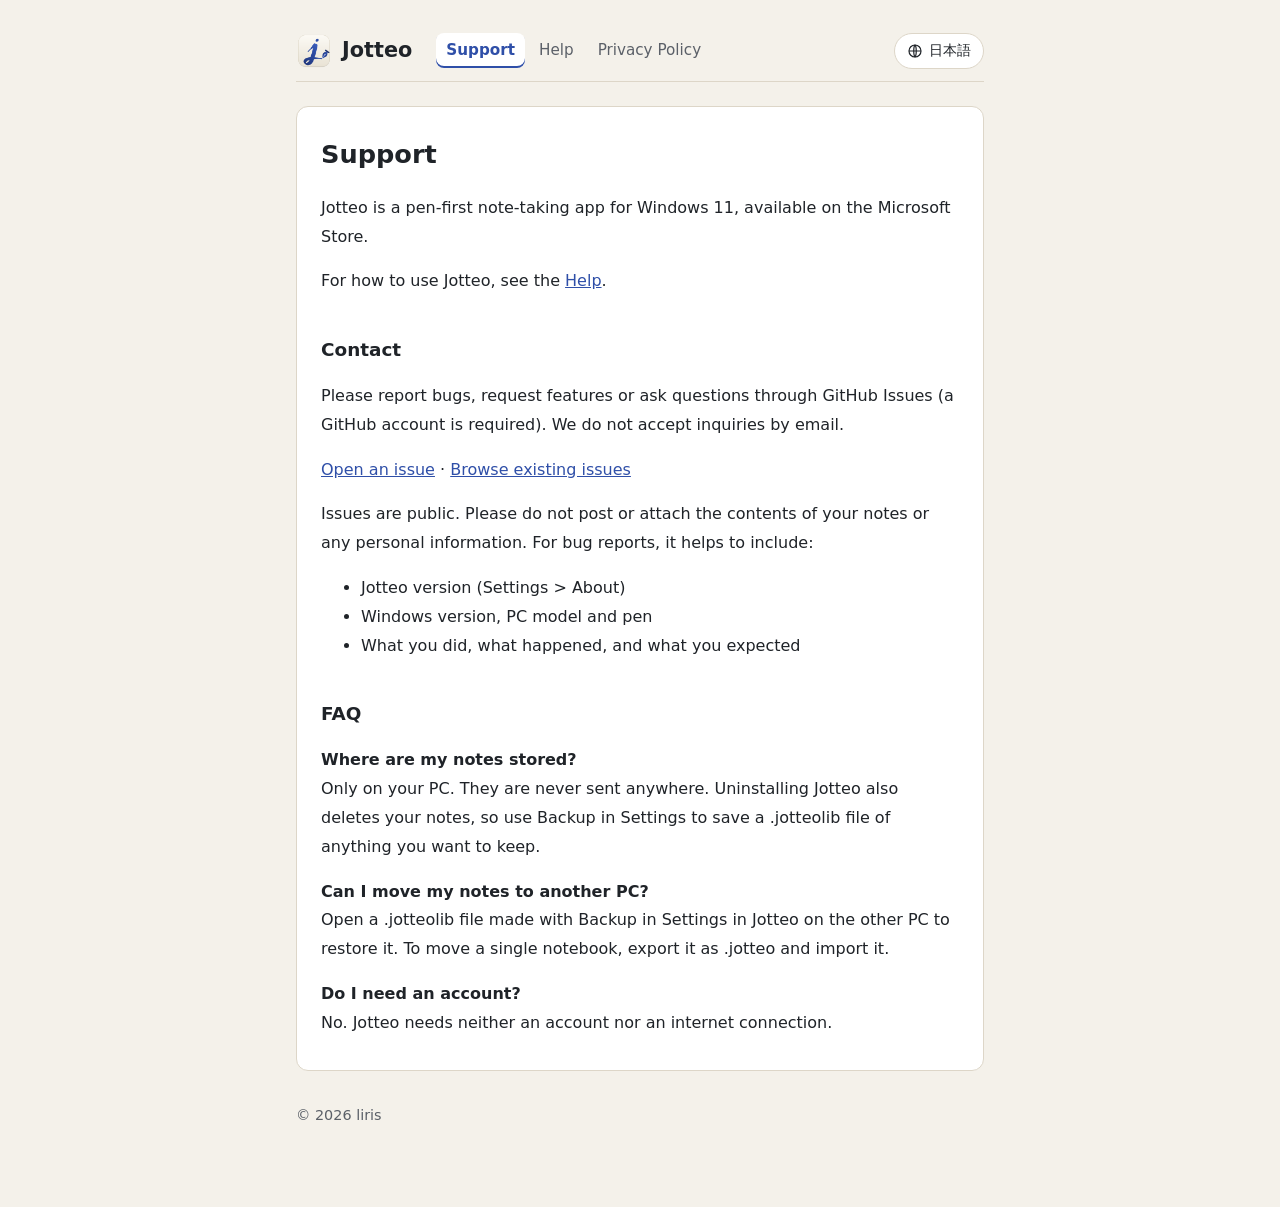
==== index.html @ 4c05fc2b "言語の切り替えボタンとナビゲーション / Language switch and navigation" ====
<!doctype html>
<html lang="ja" data-bilingual data-title-ja="Jotteo サポート" data-title-en="Jotteo Support">
<head>
<meta charset="utf-8">
<meta name="viewport" content="width=device-width, initial-scale=1">
<title>Jotteo サポート / Support</title>
<link rel="stylesheet" href="style.css">
<link rel="icon" href="icon.png">
<script src="lang.js"></script>
</head>
<body>
<main>
<header class="site">
<a class="brand" href="index.html"><img src="icon.png" alt="" width="36" height="36">Jotteo</a>
<nav class="pages" aria-label="Jotteo"><a href="index.html" data-l="ja" aria-current="page">サポート</a><a href="index.html" data-l="en" lang="en" aria-current="page">Support</a><a href="help.html" data-l="ja">ヘルプ</a><a href="help-en.html" data-l="en" lang="en">Help</a><a href="privacy.html" data-l="ja">プライバシーポリシー</a><a href="privacy.html" data-l="en" lang="en">Privacy Policy</a></nav>
<div class="lang"><a href="#en" data-switch-lang="en" data-l="ja" lang="en" hreflang="en"><svg viewBox="0 0 24 24" fill="none" stroke="currentColor" stroke-width="1.8" aria-hidden="true"><circle cx="12" cy="12" r="9"/><path d="M3 12h18M12 3c2.5 2.7 2.5 15.3 0 18M12 3c-2.5 2.7-2.5 15.3 0 18"/></svg>English</a><a href="#ja" data-switch-lang="ja" data-l="en" lang="ja" hreflang="ja"><svg viewBox="0 0 24 24" fill="none" stroke="currentColor" stroke-width="1.8" aria-hidden="true"><circle cx="12" cy="12" r="9"/><path d="M3 12h18M12 3c2.5 2.7 2.5 15.3 0 18M12 3c-2.5 2.7-2.5 15.3 0 18"/></svg>日本語</a></div>
</header>

<section id="ja" lang="ja" data-l="ja">
<h1>サポート</h1>
<p>Jotteo（ジョッティオ）は、ペンで書くことを中心にした Windows 11 のノートアプリです。Microsoft Store で配布しています。</p>
<p>使い方は<a href="help.html">ヘルプ</a>をご覧ください。</p>

<h2>お問い合わせ</h2>
<p>不具合の報告・ご要望・ご質問は、GitHub の Issue で受け付けています（GitHub のアカウントが必要です）。メールでのお問い合わせは受け付けていません。</p>
<p><a href="https://github.com/liris/jotteo-support/issues/new/choose">Issue を作成する</a> ・ <a href="https://github.com/liris/jotteo-support/issues">これまでの Issue を見る</a></p>
<p>Issue は誰でも読めます。ノートの内容や個人情報は書かない・添付しないでください。不具合の報告では、次のことを書いていただけると助かります。</p>
<ul>
<li>Jotteo の版（設定 &gt; このアプリについて）</li>
<li>Windows の版と、PC の機種・ペン</li>
<li>何をしたら、どうなったか（期待した動作）</li>
</ul>

<h2>よくある質問</h2>
<p><strong>ノートはどこに保存されますか？</strong><br>
この PC の中にだけ保存されます。外部へ送信されることはありません。アンインストールするとノートも消えるので、残したいノートは設定の「バックアップ」で .jotteolib ファイルに保存してください。</p>
<p><strong>別の PC にノートを移せますか？</strong><br>
設定の「バックアップ」で作った .jotteolib ファイルを、別の PC の Jotteo で開くと復元できます。1 冊ずつなら .jotteo で書き出して取り込めます。</p>
<p><strong>アカウントは必要ですか？</strong><br>
いいえ。アカウント登録もインターネット接続も要りません。</p>
</section>

<section id="en" lang="en" data-l="en">
<h1>Support</h1>
<p>Jotteo is a pen-first note-taking app for Windows 11, available on the Microsoft Store.</p>
<p>For how to use Jotteo, see the <a href="help-en.html">Help</a>.</p>

<h2>Contact</h2>
<p>Please report bugs, request features or ask questions through GitHub Issues (a GitHub account is required). We do not accept inquiries by email.</p>
<p><a href="https://github.com/liris/jotteo-support/issues/new/choose">Open an issue</a> · <a href="https://github.com/liris/jotteo-support/issues">Browse existing issues</a></p>
<p>Issues are public. Please do not post or attach the contents of your notes or any personal information. For bug reports, it helps to include:</p>
<ul>
<li>Jotteo version (Settings &gt; About)</li>
<li>Windows version, PC model and pen</li>
<li>What you did, what happened, and what you expected</li>
</ul>

<h2>FAQ</h2>
<p><strong>Where are my notes stored?</strong><br>
Only on your PC. They are never sent anywhere. Uninstalling Jotteo also deletes your notes, so use Backup in Settings to save a .jotteolib file of anything you want to keep.</p>
<p><strong>Can I move my notes to another PC?</strong><br>
Open a .jotteolib file made with Backup in Settings in Jotteo on the other PC to restore it. To move a single notebook, export it as .jotteo and import it.</p>
<p><strong>Do I need an account?</strong><br>
No. Jotteo needs neither an account nor an internet connection.</p>
</section>

<p class="muted">© 2026 liris</p>
</main>
</body>
</html>
---- style.css ----
/* Paper & Ink（アプリと同じ色）。原本は非公開リポジトリにある。ここは直接編集しない */
:root {
  --paper: #F4F1EA;
  --surface: #FFFFFF;
  --ink: #2F4FA8;
  --text: #1F2328;
  --muted: #5B6068;
  --line: #DDD6C8;
}
@media (prefers-color-scheme: dark) {
  :root {
    --paper: #1E1F22;
    --surface: #2A2B2F;
    --ink: #8FA8F0;
    --text: #E8E6E1;
    --muted: #A8A6A0;
    --line: #3A3B40;
  }
}
* { box-sizing: border-box; }
body {
  margin: 0;
  background: var(--paper);
  color: var(--text);
  font-family: "Noto Sans JP", "Yu Gothic UI", "Segoe UI", system-ui, sans-serif;
  line-height: 1.8;
}
main { max-width: 720px; margin: 0 auto; padding: 32px 16px 64px; }
/* 上の帯: ロゴ・ページの切り替え・言語の切り替え */
.site { display: flex; flex-wrap: wrap; align-items: center; gap: 8px 24px; padding-bottom: 12px; margin-bottom: 24px; border-bottom: 1px solid var(--line); }
.brand { display: flex; align-items: center; gap: 10px; color: var(--text); text-decoration: none; font-size: 1.3rem; font-weight: 700; }
.brand img { width: 36px; height: 36px; }
.pages { display: flex; flex-wrap: wrap; gap: 4px; }
.pages a { padding: 4px 10px; border-radius: 8px; color: var(--muted); text-decoration: none; font-size: 0.95rem; }
.pages a:hover { color: var(--ink); background: var(--surface); }
.pages a[aria-current="page"] { color: var(--ink); background: var(--surface); font-weight: 700; box-shadow: inset 0 -2px 0 var(--ink); }
.lang { margin-left: auto; display: flex; gap: 8px; }
.lang a { display: inline-flex; align-items: center; gap: 6px; padding: 4px 12px; border: 1px solid var(--line); border-radius: 999px; background: var(--surface); color: var(--text); text-decoration: none; font-size: 0.9rem; }
.lang a:hover { border-color: var(--ink); color: var(--ink); }
.lang svg { width: 16px; height: 16px; }
/* 日英を 1 ページに持つページ: 選んだ言語の分だけ出す（スクリプトが動かないときは両方を出す） */
html[data-lang="ja"] [data-l="en"], html[data-lang="en"] [data-l="ja"] { display: none !important; }
a { color: var(--ink); }
h1 { font-size: 1.6rem; line-height: 1.4; }
h2 { font-size: 1.15rem; margin-top: 2em; }
section { background: var(--surface); border: 1px solid var(--line); border-radius: 12px; padding: 8px 24px 16px; margin-bottom: 32px; }
.muted { color: var(--muted); font-size: 0.9rem; }
/* ヘルプ（help.html・help-en.html） */
section > h2:first-child { margin-top: 1em; }
h3 { font-size: 1rem; margin: 1.6em 0 0.4em; }
.toc { background: var(--surface); border: 1px solid var(--line); border-radius: 12px; padding: 8px 24px; margin-bottom: 32px; font-size: 0.95rem; }
.toc ol { margin: 0; padding-left: 1.4em; }
figure { margin: 16px 0; }
figure img { display: block; max-width: 100%; height: auto; border: 1px solid var(--line); border-radius: 8px; }
figcaption { color: var(--muted); font-size: 0.85rem; margin-top: 4px; }
table { border-collapse: collapse; width: 100%; font-size: 0.95rem; }
th, td { text-align: left; vertical-align: top; padding: 6px 8px; border-bottom: 1px solid var(--line); }
th { color: var(--muted); font-weight: 500; }
table.keys td:last-child { white-space: nowrap; }
kbd { font-family: ui-monospace, Consolas, monospace; font-size: 0.85em; background: var(--paper); border: 1px solid var(--line); border-radius: 4px; padding: 1px 5px; }
@media (max-width: 600px) {
  .pages { order: 3; width: 100%; }
}
@media (max-width: 480px) {
  section, .toc { padding-left: 16px; padding-right: 16px; }
  table.keys td:last-child { white-space: normal; }
}
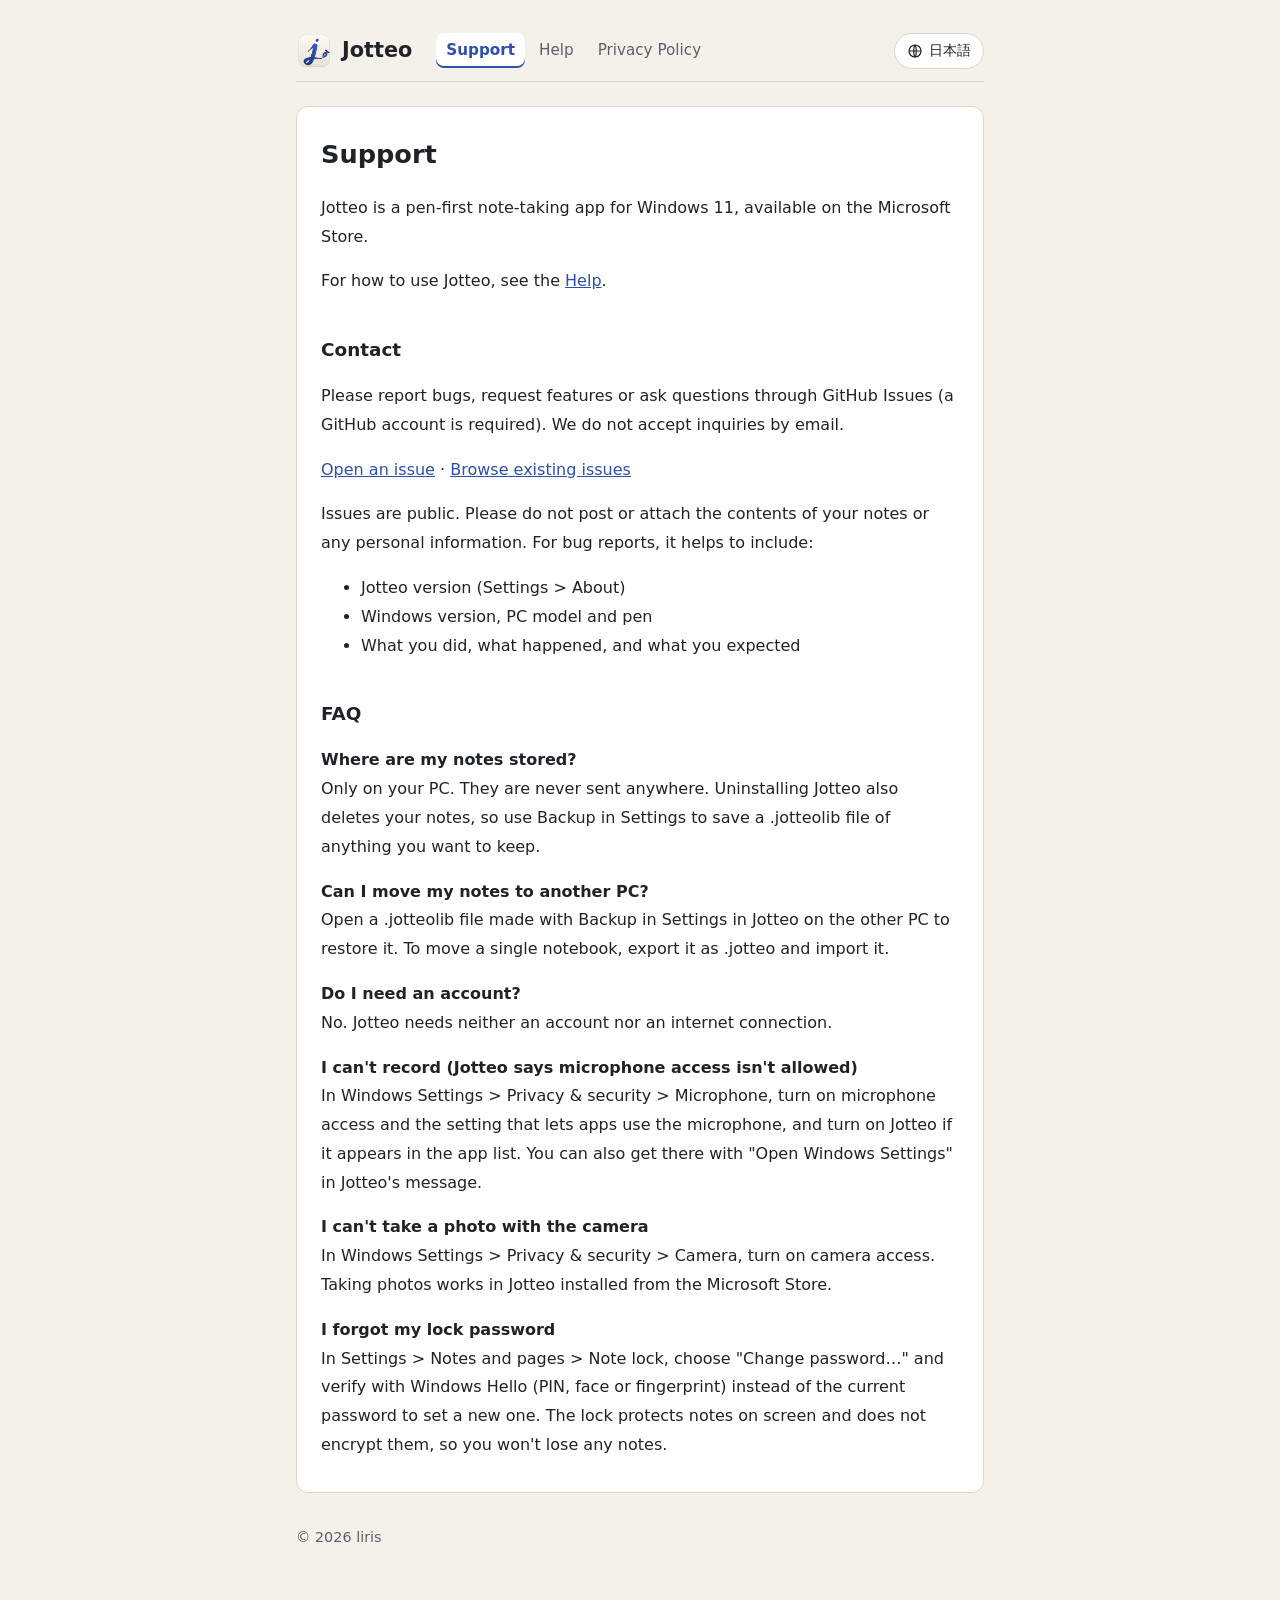
==== commit 18b88545: "v1.1 に合わせてヘルプ・プライバシーポリシー・FAQ を更新 / Update help, privacy policy and FAQ for v1.1" ====
--- a/index.html
+++ b/index.html
@@ -4,9 +4,9 @@
 <meta charset="utf-8">
 <meta name="viewport" content="width=device-width, initial-scale=1">
 <title>Jotteo サポート / Support</title>
-<link rel="stylesheet" href="style.css">
+<link rel="stylesheet" href="style.css?v=96869779">
 <link rel="icon" href="icon.png">
-<script src="lang.js"></script>
+<script src="lang.js?v=f2ebd4c5"></script>
 </head>
 <body>
 <main>
@@ -38,6 +38,12 @@
 設定の「バックアップ」で作った .jotteolib ファイルを、別の PC の Jotteo で開くと復元できます。1 冊ずつなら .jotteo で書き出して取り込めます。</p>
 <p><strong>アカウントは必要ですか？</strong><br>
 いいえ。アカウント登録もインターネット接続も要りません。</p>
+<p><strong>録音できません（マイクへのアクセスが許可されていないと出ます）</strong><br>
+Windows の 設定 &gt; プライバシーとセキュリティ &gt; マイク で、マイクへのアクセスと、アプリにマイクを使わせる設定をオンにし、アプリの一覧に Jotteo があればオンにしてください。Jotteo のメッセージの「Windows の設定を開く」からも開けます。</p>
+<p><strong>カメラで撮れません</strong><br>
+Windows の 設定 &gt; プライバシーとセキュリティ &gt; カメラ で、カメラへのアクセスをオンにしてください。カメラで撮る機能は、Microsoft Store から入れた Jotteo で使えます。</p>
+<p><strong>ロックのパスワードを忘れました</strong><br>
+設定の「ノートとページ」の「ノートのロック」の「パスワードを変更…」で、今のパスワードの代わりに Windows Hello（PIN・顔・指紋）で確かめて、設定し直せます。ロックは画面での保護で、ノートは暗号化していないので、設定し直してもノートは失われません。</p>
 </section>
 
 <section id="en" lang="en" data-l="en">
@@ -62,6 +68,12 @@
 Open a .jotteolib file made with Backup in Settings in Jotteo on the other PC to restore it. To move a single notebook, export it as .jotteo and import it.</p>
 <p><strong>Do I need an account?</strong><br>
 No. Jotteo needs neither an account nor an internet connection.</p>
+<p><strong>I can&#39;t record (Jotteo says microphone access isn&#39;t allowed)</strong><br>
+In Windows Settings &gt; Privacy &amp; security &gt; Microphone, turn on microphone access and the setting that lets apps use the microphone, and turn on Jotteo if it appears in the app list. You can also get there with "Open Windows Settings" in Jotteo&#39;s message.</p>
+<p><strong>I can&#39;t take a photo with the camera</strong><br>
+In Windows Settings &gt; Privacy &amp; security &gt; Camera, turn on camera access. Taking photos works in Jotteo installed from the Microsoft Store.</p>
+<p><strong>I forgot my lock password</strong><br>
+In Settings &gt; Notes and pages &gt; Note lock, choose "Change password…" and verify with Windows Hello (PIN, face or fingerprint) instead of the current password to set a new one. The lock protects notes on screen and does not encrypt them, so you won&#39;t lose any notes.</p>
 </section>
 
 <p class="muted">© 2026 liris</p>
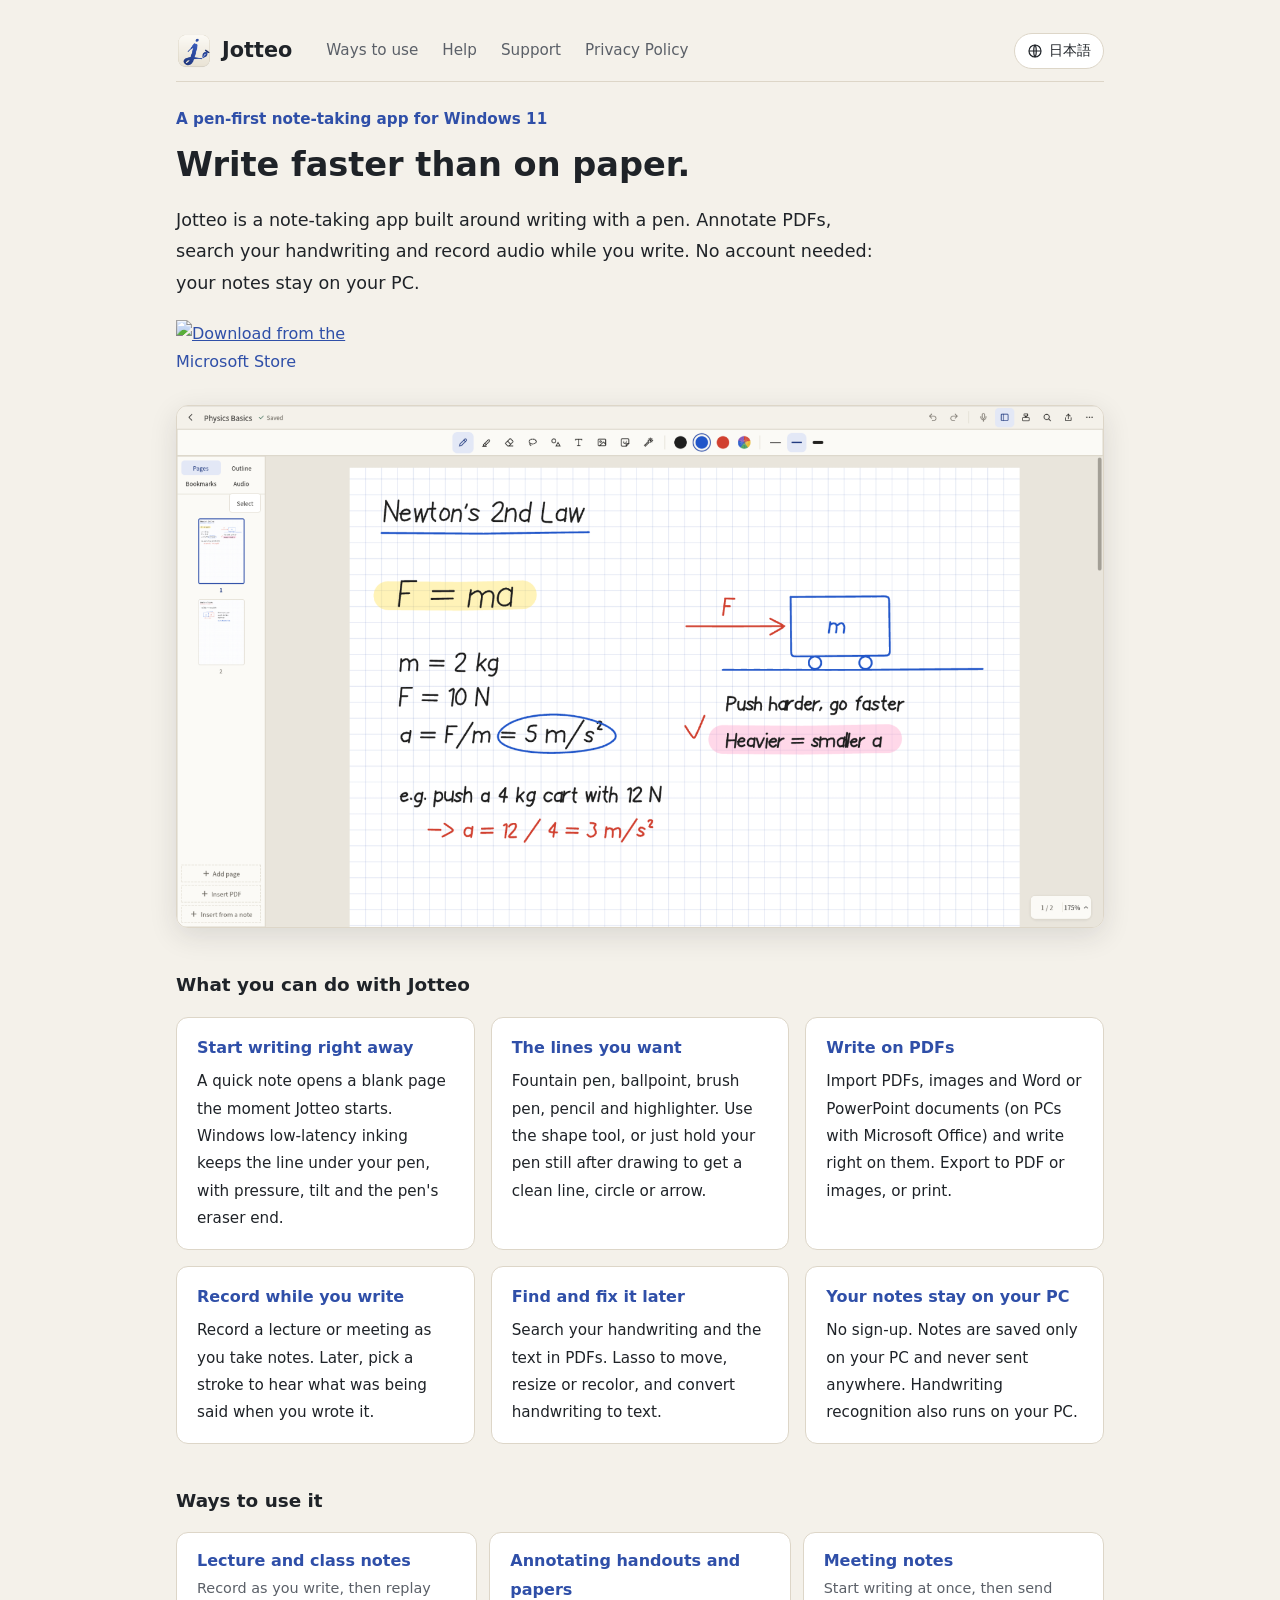
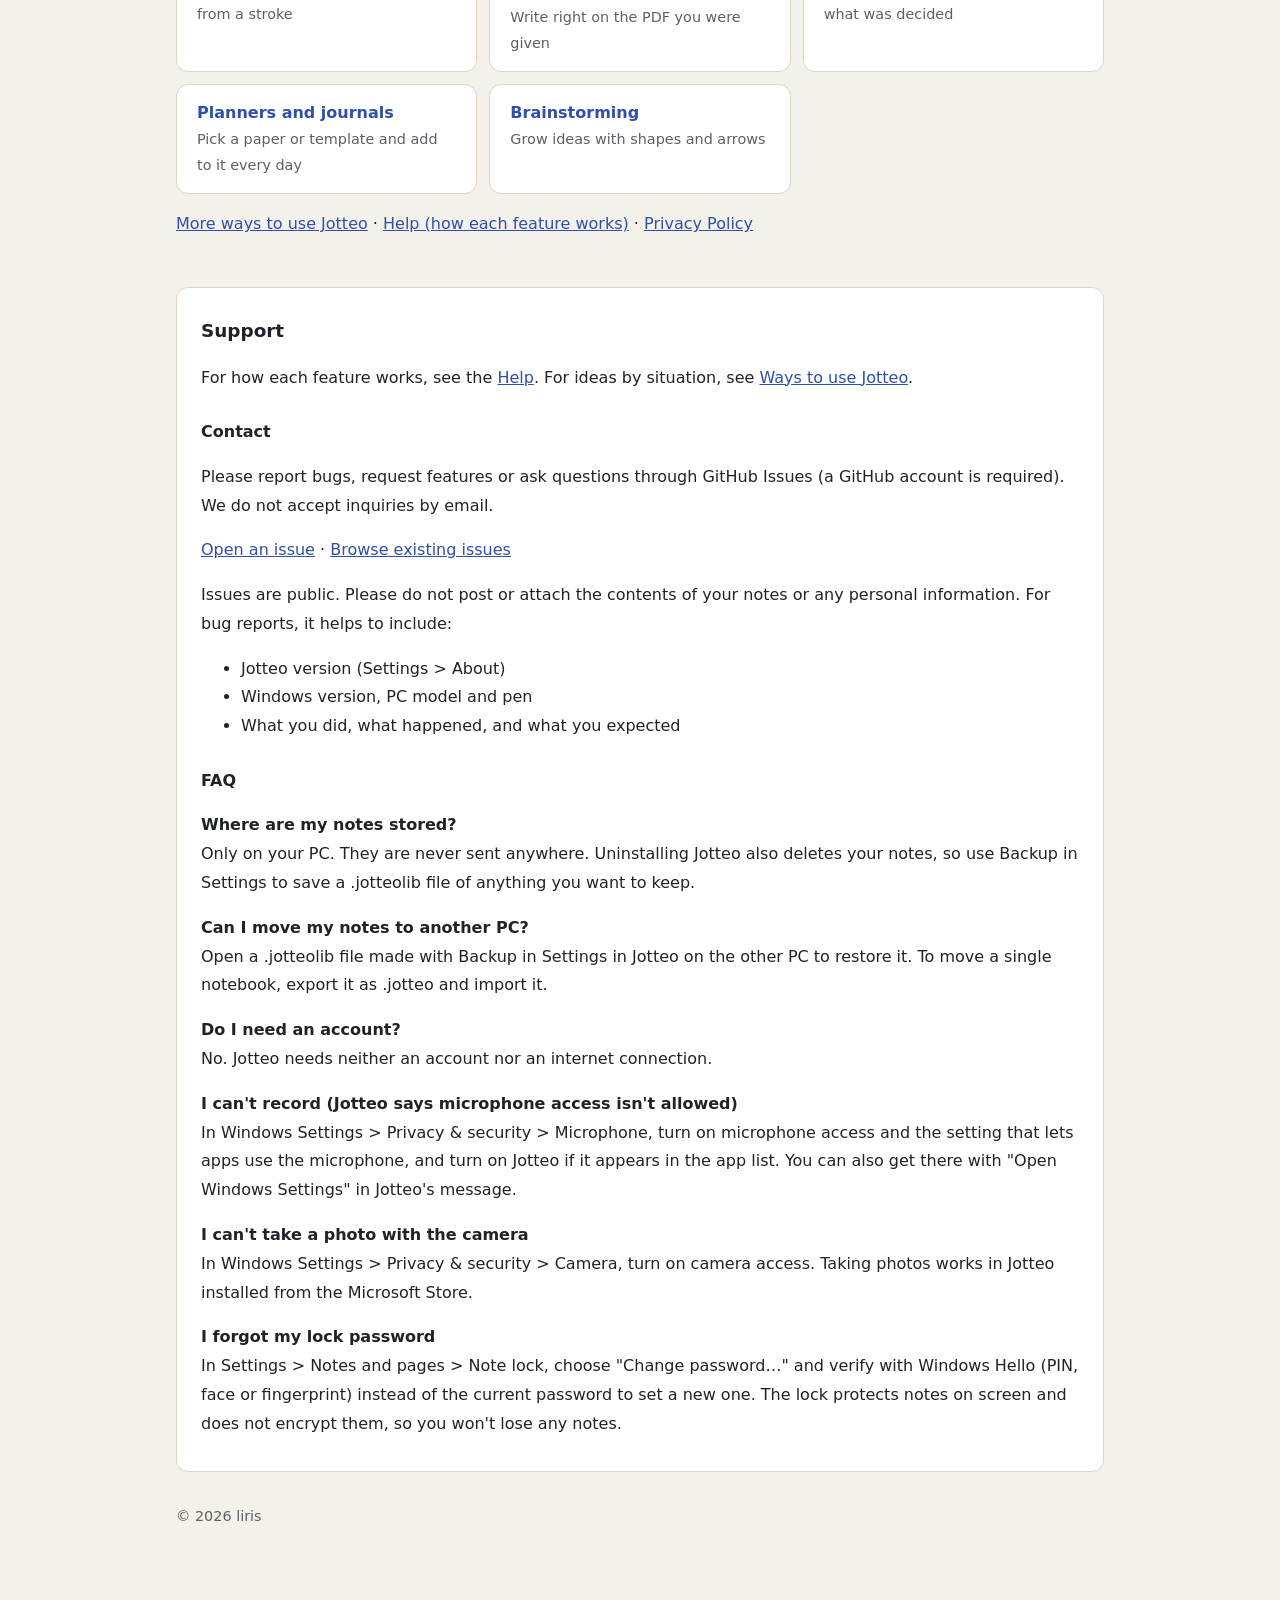
==== commit 22ae19a9: "製品のページと使い方の事例を追加 / Add the product page and use cases Co-Authored-By: Claude Opus 5.5 <noreply@anthr" ====
--- a/index.html
+++ b/index.html
@@ -1,27 +1,57 @@
 <!doctype html>
-<html lang="ja" data-bilingual data-title-ja="Jotteo サポート" data-title-en="Jotteo Support">
+<html lang="ja" data-bilingual data-lang-anchor data-title-ja="Jotteo – 手書きノート＆PDF書き込み" data-title-en="Jotteo – Handwritten Notes &amp; PDF Annotation">
 <head>
 <meta charset="utf-8">
 <meta name="viewport" content="width=device-width, initial-scale=1">
-<title>Jotteo サポート / Support</title>
-<link rel="stylesheet" href="style.css?v=96869779">
+<title>Jotteo – 手書きノート＆PDF書き込み / Handwritten Notes &amp; PDF Annotation</title>
+<meta name="description" content="Jotteo は、ペンで書くことを中心にした Windows 11 のノートアプリです。Jotteo is a pen-first note-taking app for Windows 11.">
+<link rel="stylesheet" href="style.css?v=951e5ebb">
 <link rel="icon" href="icon.png">
-<script src="lang.js?v=f2ebd4c5"></script>
+<script src="lang.js?v=e5487996"></script>
 </head>
 <body>
-<main>
+<main class="wide">
 <header class="site">
-<a class="brand" href="index.html"><img src="icon.png" alt="" width="36" height="36">Jotteo</a>
-<nav class="pages" aria-label="Jotteo"><a href="index.html" data-l="ja" aria-current="page">サポート</a><a href="index.html" data-l="en" lang="en" aria-current="page">Support</a><a href="help.html" data-l="ja">ヘルプ</a><a href="help-en.html" data-l="en" lang="en">Help</a><a href="privacy.html" data-l="ja">プライバシーポリシー</a><a href="privacy.html" data-l="en" lang="en">Privacy Policy</a></nav>
+<a class="brand" href="index.html" aria-current="page"><img src="icon.png" alt="" width="36" height="36">Jotteo</a>
+<nav class="pages" aria-label="Jotteo"><a href="use-cases.html" data-l="ja">使い方の事例</a><a href="use-cases.html" data-l="en" lang="en">Ways to use</a><a href="help.html" data-l="ja">ヘルプ</a><a href="help-en.html" data-l="en" lang="en">Help</a><a href="#ja" data-l="ja">サポート</a><a href="#en" data-l="en" lang="en">Support</a><a href="privacy.html" data-l="ja">プライバシーポリシー</a><a href="privacy.html" data-l="en" lang="en">Privacy Policy</a></nav>
 <div class="lang"><a href="#en" data-switch-lang="en" data-l="ja" lang="en" hreflang="en"><svg viewBox="0 0 24 24" fill="none" stroke="currentColor" stroke-width="1.8" aria-hidden="true"><circle cx="12" cy="12" r="9"/><path d="M3 12h18M12 3c2.5 2.7 2.5 15.3 0 18M12 3c-2.5 2.7-2.5 15.3 0 18"/></svg>English</a><a href="#ja" data-switch-lang="ja" data-l="en" lang="ja" hreflang="ja"><svg viewBox="0 0 24 24" fill="none" stroke="currentColor" stroke-width="1.8" aria-hidden="true"><circle cx="12" cy="12" r="9"/><path d="M3 12h18M12 3c2.5 2.7 2.5 15.3 0 18M12 3c-2.5 2.7-2.5 15.3 0 18"/></svg>日本語</a></div>
 </header>
 
-<section id="ja" lang="ja" data-l="ja">
-<h1>サポート</h1>
-<p>Jotteo（ジョッティオ）は、ペンで書くことを中心にした Windows 11 のノートアプリです。Microsoft Store で配布しています。</p>
-<p>使い方は<a href="help.html">ヘルプ</a>をご覧ください。</p>
+<div class="product" lang="ja" data-l="ja">
+<div class="hero">
+<p class="eyebrow">Windows 11 のペンのノートアプリ</p>
+<h1>ペンで、紙より速く書けるノート。</h1>
+<p class="lead">Jotteo（ジョッティオ）は、ペンで書くことを中心にしたノートアプリです。PDF への書き込み、手書きの検索、書きながらの録音に対応。アカウントは要らず、ノートは PC の中だけに保存します。</p>
+<p class="store"><a href="https://apps.microsoft.com/detail/9N69H2FCBF5R"><img src="images/site/store-badge-ja.svg" width="176" height="48" alt="Microsoft Store からダウンロード"></a></p>
+<figure class="shot"><img src="images/site/ja-editor.webp" width="1600" height="900" alt="Jotteo のノートの画面。方眼のページに、手書きの式と、図形ツールで描いた台車の図がある" loading="lazy"></figure>
+</div>
 
-<h2>お問い合わせ</h2>
+<h2>Jotteo でできること</h2>
+<div class="cards">
+<div class="card"><h3>すぐ書き始められる</h3><p>クイックノートなら、起動してすぐ白紙のページに書けます。Windows の低遅延描画に対応し、筆圧・傾き・ペンの消しゴム側にも反応します。</p></div>
+<div class="card"><h3>書きたい線で書ける</h3><p>万年筆・ボールペン・筆ペン・鉛筆・蛍光ペン。図形ツールや、書いたあとにペンを止めるだけで、きれいな直線・円・矢印になります。</p></div>
+<div class="card"><h3>PDF に書き込む</h3><p>PDF・画像・Word・PowerPoint の文書（Microsoft Office が入った PC で）を読み込んで、そのまま書き込めます。PDF や画像への書き出し・印刷も。</p></div>
+<div class="card"><h3>書きながら録音する</h3><p>講義や会議を録音しながら書いて、あとで線を選ぶと、その線を書いていたときの音から聞き直せます。</p></div>
+<div class="card"><h3>あとから探せる・直せる</h3><p>手書きの文字や PDF の文字も検索できます。投げ縄で囲んで移動・拡大・色の変更、手書きをテキストに変換することも。</p></div>
+<div class="card"><h3>ノートは PC の中だけに</h3><p>アカウント登録は要りません。ノートは PC の中にだけ保存し、外部へ送信しません。手書きの認識も PC の中だけで行います。</p></div>
+</div>
+
+<h2>こんな時に</h2>
+<ul class="cases">
+<li><a href="use-cases.html#ja-lecture"><strong>講義・授業のノート</strong><span>録音しながら書いて、あとで線から聞き直す</span></a></li>
+<li><a href="use-cases.html#ja-pdf"><strong>PDF の資料・論文への書き込み</strong><span>配られた資料に、そのまま書き込む</span></a></li>
+<li><a href="use-cases.html#ja-meeting"><strong>会議・打ち合わせのメモ</strong><span>すぐ書き始めて、決まったことを送る</span></a></li>
+<li><a href="use-cases.html#ja-journal"><strong>計画帳・日記</strong><span>用紙やテンプレートを選んで、毎日書き足す</span></a></li>
+<li><a href="use-cases.html#ja-ideas"><strong>アイデア出し</strong><span>図形と矢印で、考えを広げる</span></a></li>
+</ul>
+<p><a href="use-cases.html#ja">使い方の事例をもっと見る</a> ・ <a href="help.html">ヘルプ（機能の説明）</a> ・ <a href="privacy.html#ja">プライバシーポリシー</a></p>
+</div>
+
+<section id="ja" class="support" lang="ja" data-l="ja">
+<h2>サポート</h2>
+<p>使い方は<a href="help.html">ヘルプ</a>を、場面ごとの使い方は<a href="use-cases.html">使い方の事例</a>をご覧ください。</p>
+
+<h3>お問い合わせ</h3>
 <p>不具合の報告・ご要望・ご質問は、GitHub の Issue で受け付けています（GitHub のアカウントが必要です）。メールでのお問い合わせは受け付けていません。</p>
 <p><a href="https://github.com/liris/jotteo-support/issues/new/choose">Issue を作成する</a> ・ <a href="https://github.com/liris/jotteo-support/issues">これまでの Issue を見る</a></p>
 <p>Issue は誰でも読めます。ノートの内容や個人情報は書かない・添付しないでください。不具合の報告では、次のことを書いていただけると助かります。</p>
@@ -31,7 +61,7 @@
 <li>何をしたら、どうなったか（期待した動作）</li>
 </ul>
 
-<h2>よくある質問</h2>
+<h3>よくある質問</h3>
 <p><strong>ノートはどこに保存されますか？</strong><br>
 この PC の中にだけ保存されます。外部へ送信されることはありません。アンインストールするとノートも消えるので、残したいノートは設定の「バックアップ」で .jotteolib ファイルに保存してください。</p>
 <p><strong>別の PC にノートを移せますか？</strong><br>
@@ -46,12 +76,41 @@
 設定の「ノートとページ」の「ノートのロック」の「パスワードを変更…」で、今のパスワードの代わりに Windows Hello（PIN・顔・指紋）で確かめて、設定し直せます。ロックは画面での保護で、ノートは暗号化していないので、設定し直してもノートは失われません。</p>
 </section>
 
-<section id="en" lang="en" data-l="en">
-<h1>Support</h1>
-<p>Jotteo is a pen-first note-taking app for Windows 11, available on the Microsoft Store.</p>
-<p>For how to use Jotteo, see the <a href="help-en.html">Help</a>.</p>
+<div class="product" lang="en" data-l="en">
+<div class="hero">
+<p class="eyebrow">A pen-first note-taking app for Windows 11</p>
+<h1>Write faster than on paper.</h1>
+<p class="lead">Jotteo is a note-taking app built around writing with a pen. Annotate PDFs, search your handwriting and record audio while you write. No account needed: your notes stay on your PC.</p>
+<p class="store"><a href="https://apps.microsoft.com/detail/9N69H2FCBF5R"><img src="images/site/store-badge-en.svg" width="176" height="48" alt="Download from the Microsoft Store"></a></p>
+<figure class="shot"><img src="images/site/en-editor.webp" width="1600" height="900" alt="A note in Jotteo: a grid page with handwritten equations and a cart diagram drawn with the shape tool" loading="lazy"></figure>
+</div>
 
-<h2>Contact</h2>
+<h2>What you can do with Jotteo</h2>
+<div class="cards">
+<div class="card"><h3>Start writing right away</h3><p>A quick note opens a blank page the moment Jotteo starts. Windows low-latency inking keeps the line under your pen, with pressure, tilt and the pen&#39;s eraser end.</p></div>
+<div class="card"><h3>The lines you want</h3><p>Fountain pen, ballpoint, brush pen, pencil and highlighter. Use the shape tool, or just hold your pen still after drawing to get a clean line, circle or arrow.</p></div>
+<div class="card"><h3>Write on PDFs</h3><p>Import PDFs, images and Word or PowerPoint documents (on PCs with Microsoft Office) and write right on them. Export to PDF or images, or print.</p></div>
+<div class="card"><h3>Record while you write</h3><p>Record a lecture or meeting as you take notes. Later, pick a stroke to hear what was being said when you wrote it.</p></div>
+<div class="card"><h3>Find and fix it later</h3><p>Search your handwriting and the text in PDFs. Lasso to move, resize or recolor, and convert handwriting to text.</p></div>
+<div class="card"><h3>Your notes stay on your PC</h3><p>No sign-up. Notes are saved only on your PC and never sent anywhere. Handwriting recognition also runs on your PC.</p></div>
+</div>
+
+<h2>Ways to use it</h2>
+<ul class="cases">
+<li><a href="use-cases.html#en-lecture"><strong>Lecture and class notes</strong><span>Record as you write, then replay from a stroke</span></a></li>
+<li><a href="use-cases.html#en-pdf"><strong>Annotating handouts and papers</strong><span>Write right on the PDF you were given</span></a></li>
+<li><a href="use-cases.html#en-meeting"><strong>Meeting notes</strong><span>Start writing at once, then send what was decided</span></a></li>
+<li><a href="use-cases.html#en-journal"><strong>Planners and journals</strong><span>Pick a paper or template and add to it every day</span></a></li>
+<li><a href="use-cases.html#en-ideas"><strong>Brainstorming</strong><span>Grow ideas with shapes and arrows</span></a></li>
+</ul>
+<p><a href="use-cases.html#en">More ways to use Jotteo</a> · <a href="help-en.html">Help (how each feature works)</a> · <a href="privacy.html#en">Privacy Policy</a></p>
+</div>
+
+<section id="en" class="support" lang="en" data-l="en">
+<h2>Support</h2>
+<p>For how each feature works, see the <a href="help-en.html">Help</a>. For ideas by situation, see <a href="use-cases.html">Ways to use Jotteo</a>.</p>
+
+<h3>Contact</h3>
 <p>Please report bugs, request features or ask questions through GitHub Issues (a GitHub account is required). We do not accept inquiries by email.</p>
 <p><a href="https://github.com/liris/jotteo-support/issues/new/choose">Open an issue</a> · <a href="https://github.com/liris/jotteo-support/issues">Browse existing issues</a></p>
 <p>Issues are public. Please do not post or attach the contents of your notes or any personal information. For bug reports, it helps to include:</p>
@@ -61,7 +120,7 @@
 <li>What you did, what happened, and what you expected</li>
 </ul>
 
-<h2>FAQ</h2>
+<h3>FAQ</h3>
 <p><strong>Where are my notes stored?</strong><br>
 Only on your PC. They are never sent anywhere. Uninstalling Jotteo also deletes your notes, so use Backup in Settings to save a .jotteolib file of anything you want to keep.</p>
 <p><strong>Can I move my notes to another PC?</strong><br>
--- a/style.css
+++ b/style.css
@@ -58,8 +58,33 @@
 th { color: var(--muted); font-weight: 500; }
 table.keys td:last-child { white-space: nowrap; }
 kbd { font-family: ui-monospace, Consolas, monospace; font-size: 0.85em; background: var(--paper); border: 1px solid var(--line); border-radius: 4px; padding: 1px 5px; }
+/* 製品のページ（index.html） */
+main.wide { max-width: 960px; }
+.hero { margin-bottom: 40px; }
+.eyebrow { margin: 0; color: var(--ink); font-weight: 700; font-size: 0.95rem; }
+.hero h1 { font-size: 2.1rem; line-height: 1.35; margin: 8px 0 12px; }
+.lead { font-size: 1.1rem; max-width: 40em; }
+.store { margin: 20px 0 28px; }
+.store a { display: inline-block; border-radius: 6px; }
+.store img { display: block; width: 176px; height: 48px; }
+.shot { margin: 0; }
+.shot img { display: block; width: 100%; height: auto; border: 1px solid var(--line); border-radius: 12px; box-shadow: 0 8px 28px rgba(31, 35, 40, 0.12); }
+.cards { display: grid; grid-template-columns: repeat(auto-fill, minmax(260px, 1fr)); gap: 16px; margin-bottom: 40px; }
+.card { background: var(--surface); border: 1px solid var(--line); border-radius: 12px; padding: 16px 20px; }
+.card h3 { margin: 0 0 6px; color: var(--ink); }
+.card p { margin: 0; font-size: 0.95rem; }
+.cases { list-style: none; padding: 0; margin: 0 0 16px; display: grid; grid-template-columns: repeat(auto-fill, minmax(260px, 1fr)); gap: 12px; }
+.cases a { display: block; height: 100%; background: var(--surface); border: 1px solid var(--line); border-radius: 12px; padding: 14px 20px; color: var(--text); text-decoration: none; }
+.cases a:hover { border-color: var(--ink); }
+.cases strong { display: block; color: var(--ink); }
+.cases span { display: block; color: var(--muted); font-size: 0.9rem; }
+.support { margin-top: 48px; }
+/* 使い方の事例（use-cases.html） */
+main.use-cases section > ol li { margin-bottom: 4px; }
+.more { color: var(--muted); font-size: 0.9rem; }
 @media (max-width: 600px) {
   .pages { order: 3; width: 100%; }
+  .hero h1 { font-size: 1.7rem; }
 }
 @media (max-width: 480px) {
   section, .toc { padding-left: 16px; padding-right: 16px; }
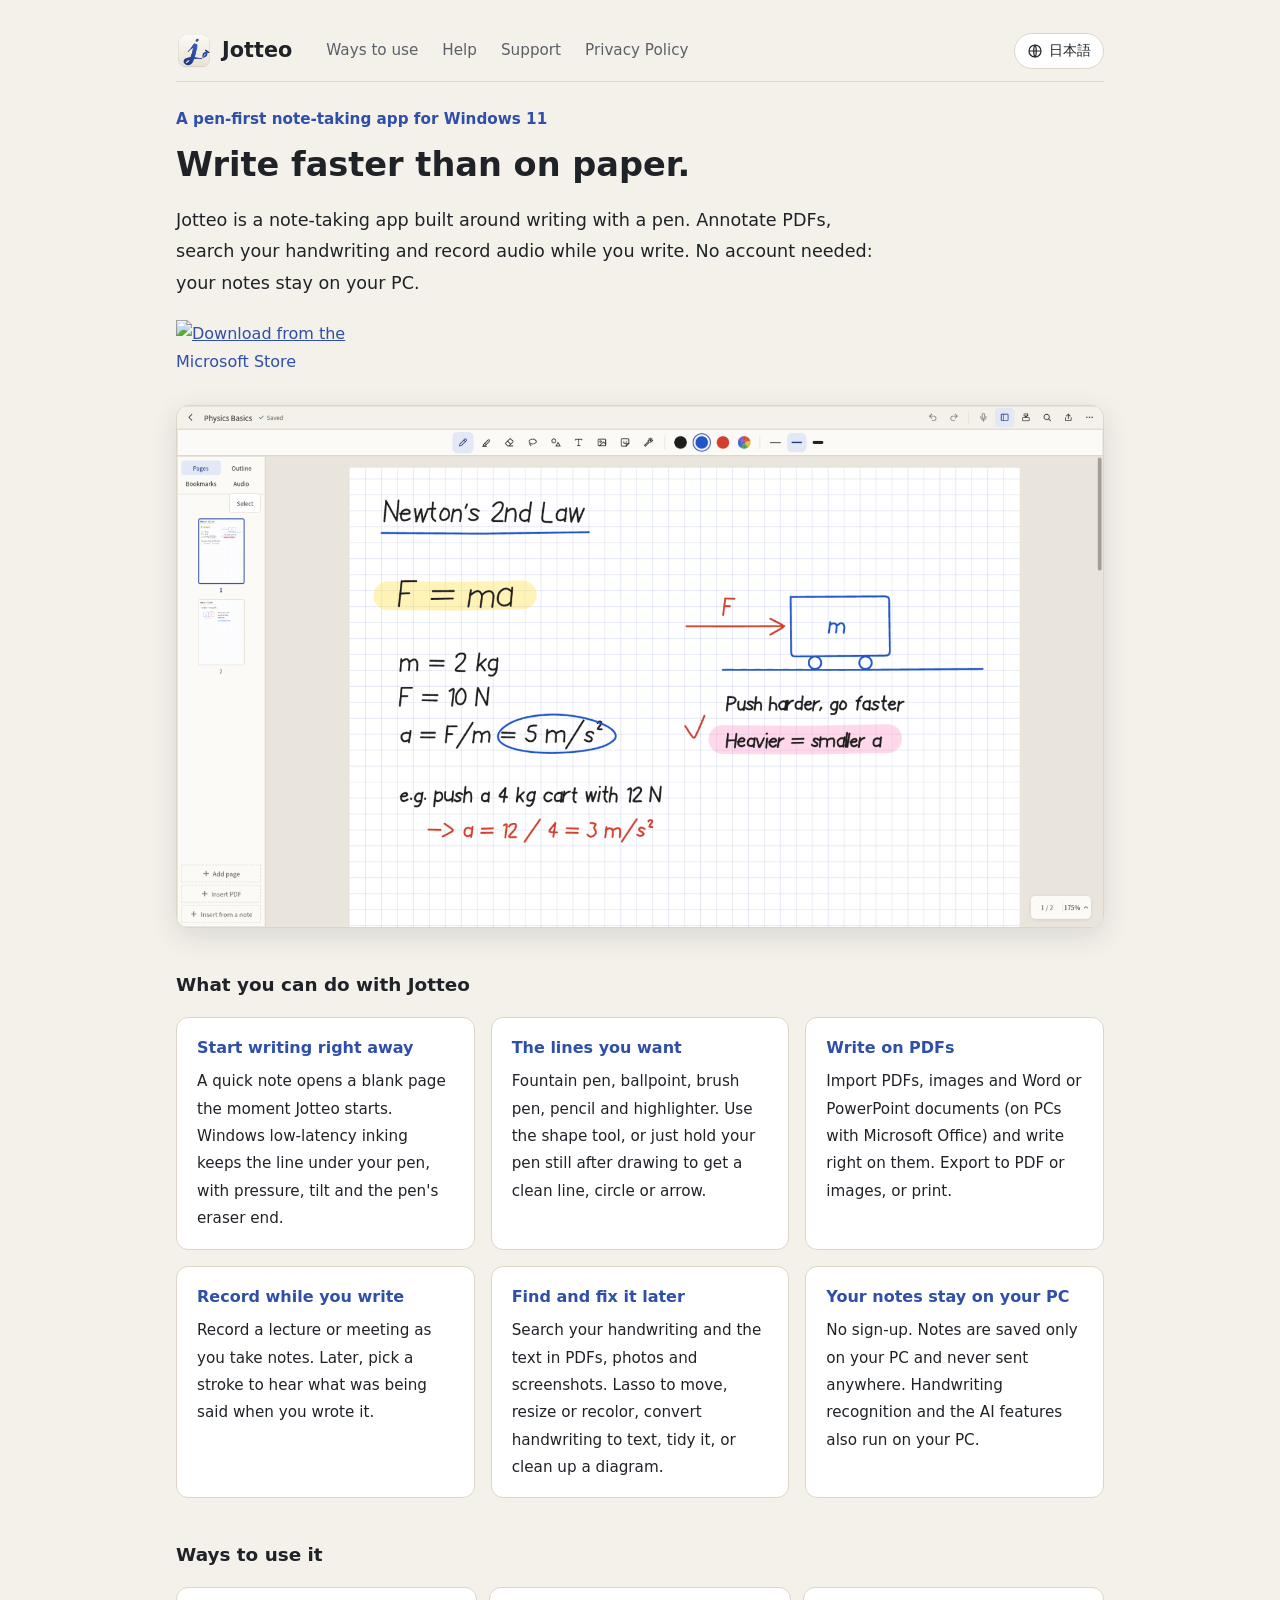
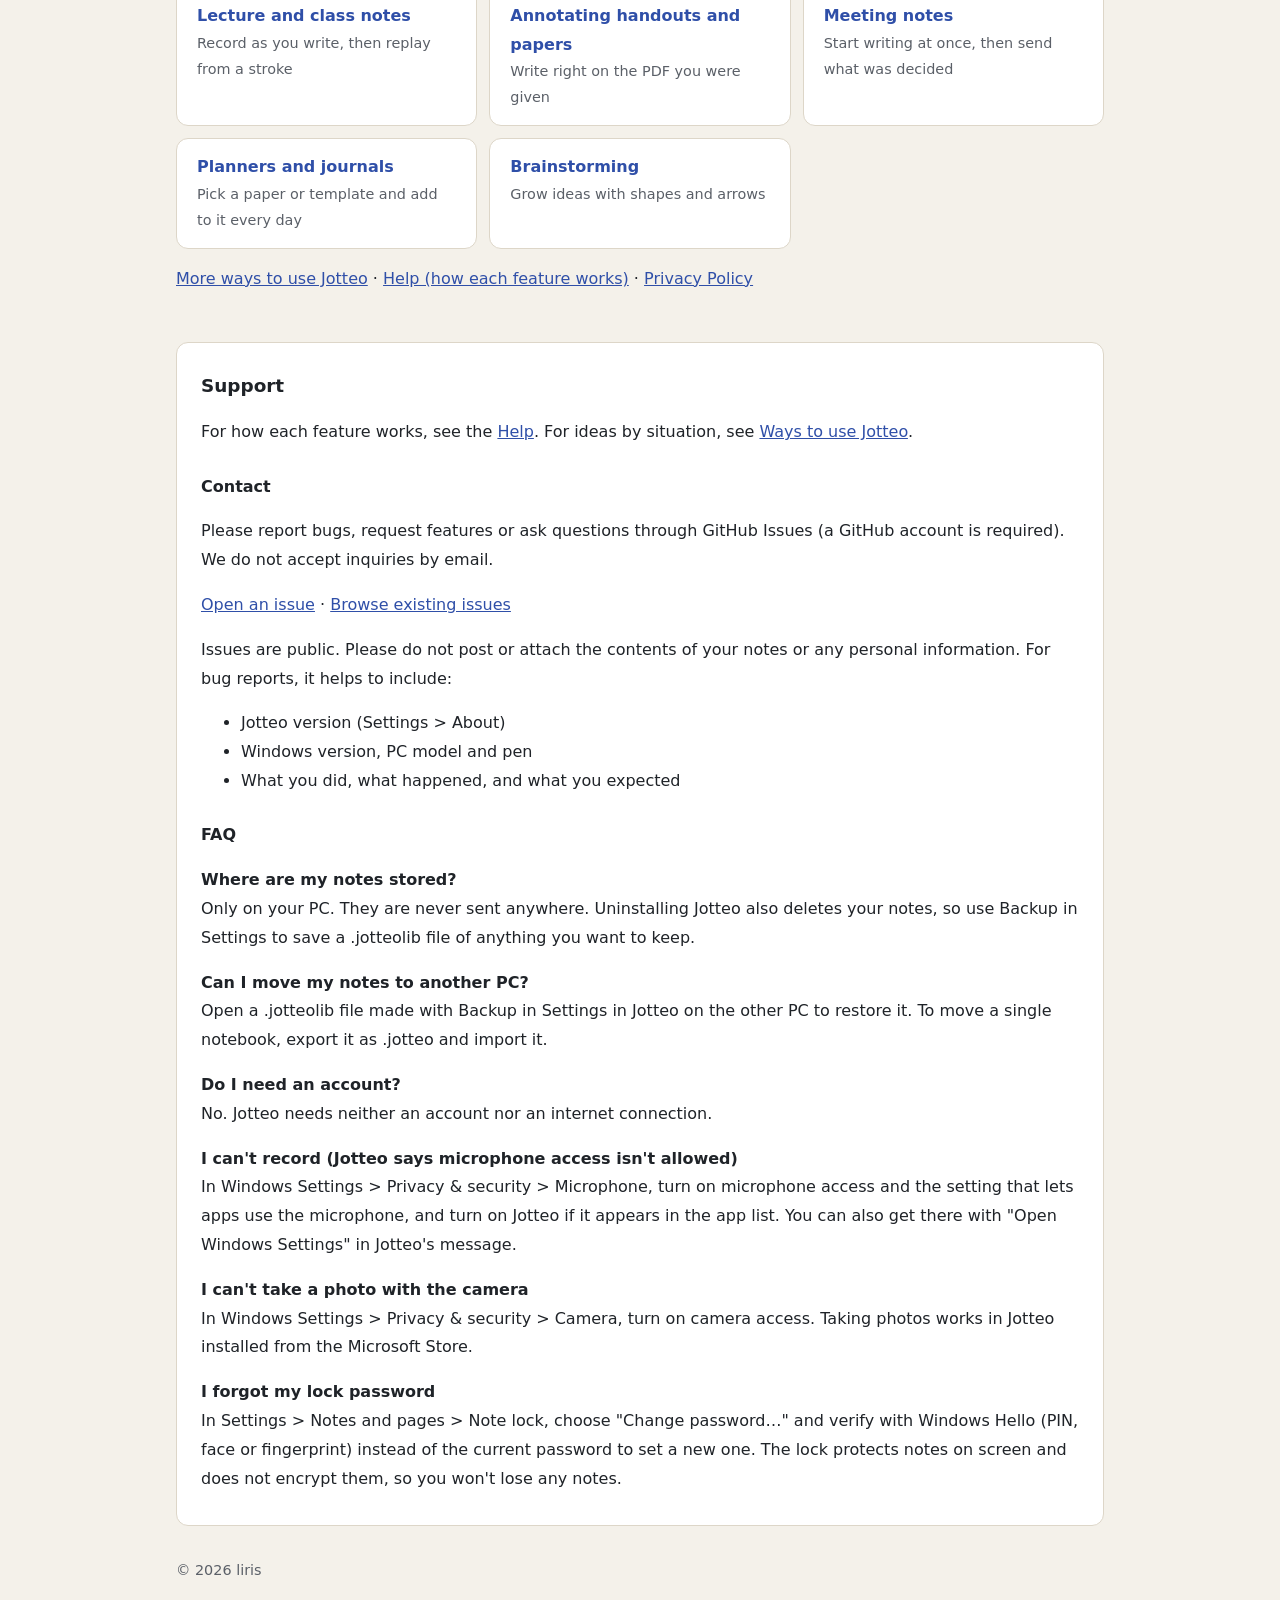
==== commit c1474562: "v1.2 のプライバシーポリシー・ヘルプ・トップページを反映（Q-364）" ====
--- a/index.html
+++ b/index.html
@@ -32,8 +32,8 @@
 <div class="card"><h3>書きたい線で書ける</h3><p>万年筆・ボールペン・筆ペン・鉛筆・蛍光ペン。図形ツールや、書いたあとにペンを止めるだけで、きれいな直線・円・矢印になります。</p></div>
 <div class="card"><h3>PDF に書き込む</h3><p>PDF・画像・Word・PowerPoint の文書（Microsoft Office が入った PC で）を読み込んで、そのまま書き込めます。PDF や画像への書き出し・印刷も。</p></div>
 <div class="card"><h3>書きながら録音する</h3><p>講義や会議を録音しながら書いて、あとで線を選ぶと、その線を書いていたときの音から聞き直せます。</p></div>
-<div class="card"><h3>あとから探せる・直せる</h3><p>手書きの文字や PDF の文字も検索できます。投げ縄で囲んで移動・拡大・色の変更、手書きをテキストに変換することも。</p></div>
-<div class="card"><h3>ノートは PC の中だけに</h3><p>アカウント登録は要りません。ノートは PC の中にだけ保存し、外部へ送信しません。手書きの認識も PC の中だけで行います。</p></div>
+<div class="card"><h3>あとから探せる・直せる</h3><p>手書きの文字や PDF の文字、写真・スクリーンショットの中の文字も検索できます。投げ縄で囲んで移動・拡大・色の変更、手書きをテキストに変換・整える・図を清書することも。</p></div>
+<div class="card"><h3>ノートは PC の中だけに</h3><p>アカウント登録は要りません。ノートは PC の中にだけ保存し、外部へ送信しません。手書きの認識や AI の処理も PC の中だけで行います。</p></div>
 </div>
 
 <h2>こんな時に</h2>
@@ -91,8 +91,8 @@
 <div class="card"><h3>The lines you want</h3><p>Fountain pen, ballpoint, brush pen, pencil and highlighter. Use the shape tool, or just hold your pen still after drawing to get a clean line, circle or arrow.</p></div>
 <div class="card"><h3>Write on PDFs</h3><p>Import PDFs, images and Word or PowerPoint documents (on PCs with Microsoft Office) and write right on them. Export to PDF or images, or print.</p></div>
 <div class="card"><h3>Record while you write</h3><p>Record a lecture or meeting as you take notes. Later, pick a stroke to hear what was being said when you wrote it.</p></div>
-<div class="card"><h3>Find and fix it later</h3><p>Search your handwriting and the text in PDFs. Lasso to move, resize or recolor, and convert handwriting to text.</p></div>
-<div class="card"><h3>Your notes stay on your PC</h3><p>No sign-up. Notes are saved only on your PC and never sent anywhere. Handwriting recognition also runs on your PC.</p></div>
+<div class="card"><h3>Find and fix it later</h3><p>Search your handwriting and the text in PDFs, photos and screenshots. Lasso to move, resize or recolor, convert handwriting to text, tidy it, or clean up a diagram.</p></div>
+<div class="card"><h3>Your notes stay on your PC</h3><p>No sign-up. Notes are saved only on your PC and never sent anywhere. Handwriting recognition and the AI features also run on your PC.</p></div>
 </div>
 
 <h2>Ways to use it</h2>
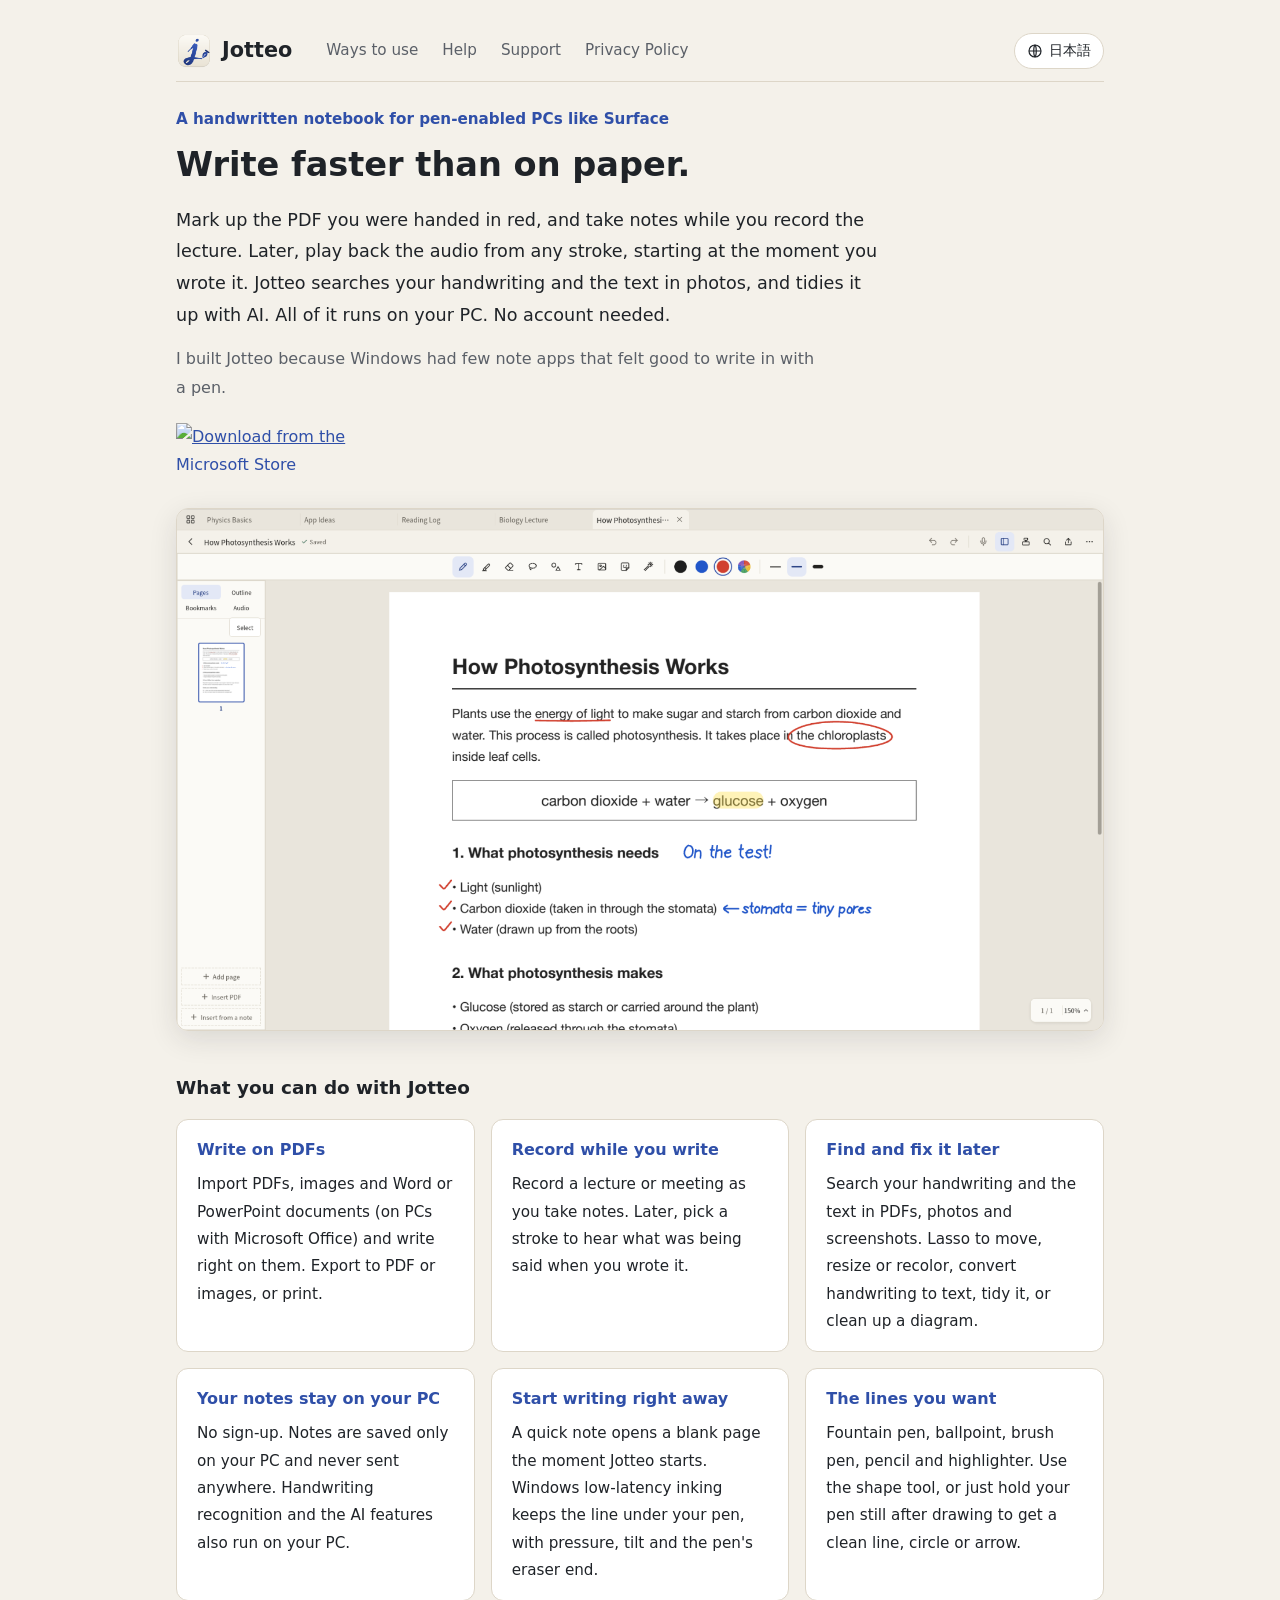
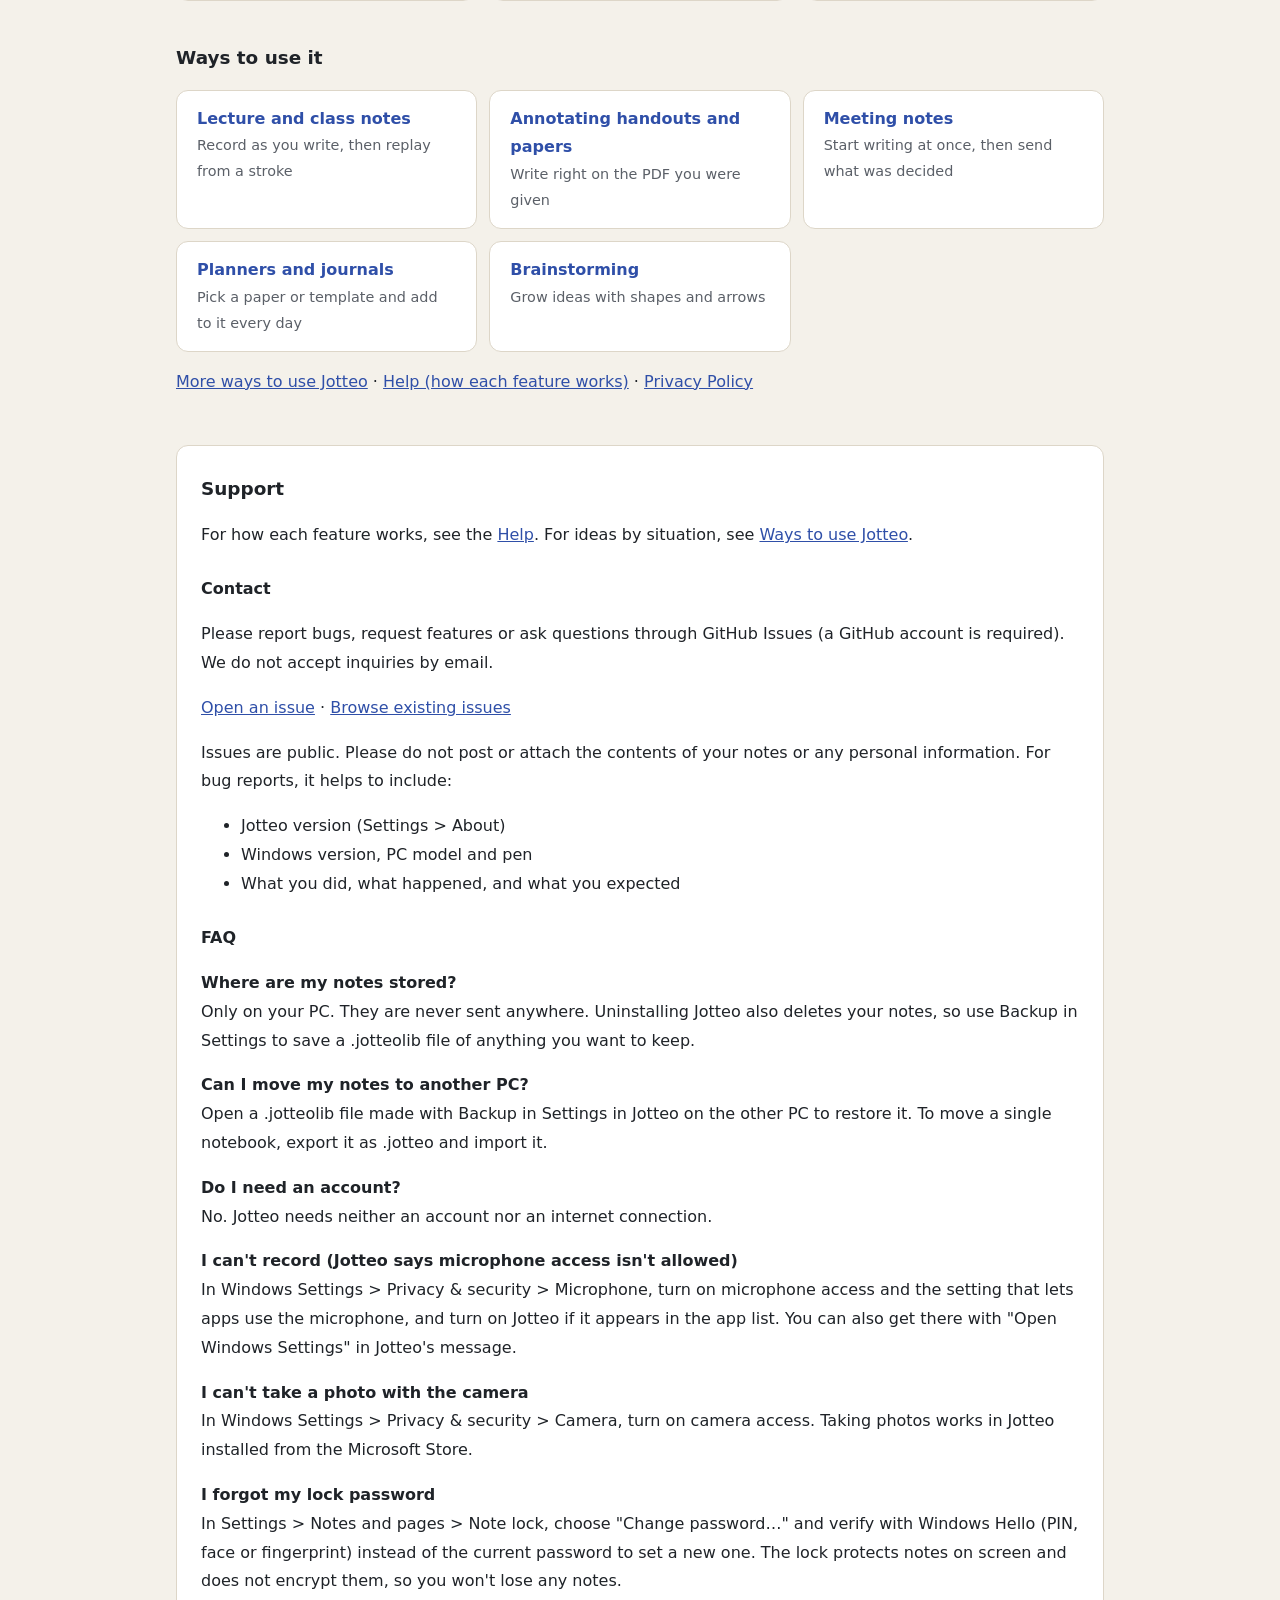
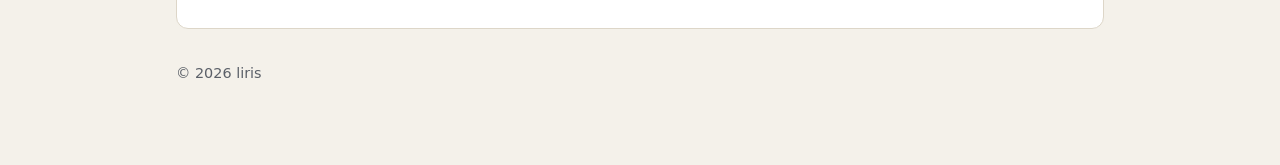
==== commit 464215cd: "製品のページの冒頭を場面から始める形にする（Jotteo の Q-368）" ====
--- a/index.html
+++ b/index.html
@@ -5,7 +5,7 @@
 <meta name="viewport" content="width=device-width, initial-scale=1">
 <title>Jotteo – 手書きノート＆PDF書き込み / Handwritten Notes &amp; PDF Annotation</title>
 <meta name="description" content="Jotteo は、ペンで書くことを中心にした Windows 11 のノートアプリです。Jotteo is a pen-first note-taking app for Windows 11.">
-<link rel="stylesheet" href="style.css?v=951e5ebb">
+<link rel="stylesheet" href="style.css?v=3241c858">
 <link rel="icon" href="icon.png">
 <script src="lang.js?v=e5487996"></script>
 </head>
@@ -19,21 +19,22 @@
 
 <div class="product" lang="ja" data-l="ja">
 <div class="hero">
-<p class="eyebrow">Windows 11 のペンのノートアプリ</p>
+<p class="eyebrow">Surface のようなペン対応 PC の手書きノート</p>
 <h1>ペンで、紙より速く書けるノート。</h1>
-<p class="lead">Jotteo（ジョッティオ）は、ペンで書くことを中心にしたノートアプリです。PDF への書き込み、手書きの検索、書きながらの録音に対応。アカウントは要らず、ノートは PC の中だけに保存します。</p>
+<p class="lead">配られた PDF に赤ペンで書き込み、講義を録音しながらノートを取る。あとで線から、その時の声を聞き直せます。Jotteo（ジョッティオ）は、手書きも写真の中の文字も検索でき、手書きを整える AI まで、すべて PC の中で動きます。アカウントは要りません。</p>
+<p class="maker">Windows には、ペンで気持ちよく書けるノートアプリが少なかったので、自分で作りました。</p>
 <p class="store"><a href="https://apps.microsoft.com/detail/9N69H2FCBF5R"><img src="images/site/store-badge-ja.svg" width="176" height="48" alt="Microsoft Store からダウンロード"></a></p>
-<figure class="shot"><img src="images/site/ja-editor.webp" width="1600" height="900" alt="Jotteo のノートの画面。方眼のページに、手書きの式と、図形ツールで描いた台車の図がある" loading="lazy"></figure>
+<figure class="shot"><img src="images/cases/ja-pdf.webp" width="1600" height="900" alt="読み込んだ PDF の資料のページ。本文に赤の下線と丸、蛍光ペン、余白に青の手書きのメモがある" loading="lazy"></figure>
 </div>
 
 <h2>Jotteo でできること</h2>
 <div class="cards">
-<div class="card"><h3>すぐ書き始められる</h3><p>クイックノートなら、起動してすぐ白紙のページに書けます。Windows の低遅延描画に対応し、筆圧・傾き・ペンの消しゴム側にも反応します。</p></div>
-<div class="card"><h3>書きたい線で書ける</h3><p>万年筆・ボールペン・筆ペン・鉛筆・蛍光ペン。図形ツールや、書いたあとにペンを止めるだけで、きれいな直線・円・矢印になります。</p></div>
 <div class="card"><h3>PDF に書き込む</h3><p>PDF・画像・Word・PowerPoint の文書（Microsoft Office が入った PC で）を読み込んで、そのまま書き込めます。PDF や画像への書き出し・印刷も。</p></div>
 <div class="card"><h3>書きながら録音する</h3><p>講義や会議を録音しながら書いて、あとで線を選ぶと、その線を書いていたときの音から聞き直せます。</p></div>
 <div class="card"><h3>あとから探せる・直せる</h3><p>手書きの文字や PDF の文字、写真・スクリーンショットの中の文字も検索できます。投げ縄で囲んで移動・拡大・色の変更、手書きをテキストに変換・整える・図を清書することも。</p></div>
 <div class="card"><h3>ノートは PC の中だけに</h3><p>アカウント登録は要りません。ノートは PC の中にだけ保存し、外部へ送信しません。手書きの認識や AI の処理も PC の中だけで行います。</p></div>
+<div class="card"><h3>すぐ書き始められる</h3><p>クイックノートなら、起動してすぐ白紙のページに書けます。Windows の低遅延描画に対応し、筆圧・傾き・ペンの消しゴム側にも反応します。</p></div>
+<div class="card"><h3>書きたい線で書ける</h3><p>万年筆・ボールペン・筆ペン・鉛筆・蛍光ペン。図形ツールや、書いたあとにペンを止めるだけで、きれいな直線・円・矢印になります。</p></div>
 </div>
 
 <h2>こんな時に</h2>
@@ -78,21 +79,22 @@
 
 <div class="product" lang="en" data-l="en">
 <div class="hero">
-<p class="eyebrow">A pen-first note-taking app for Windows 11</p>
+<p class="eyebrow">A handwritten notebook for pen-enabled PCs like Surface</p>
 <h1>Write faster than on paper.</h1>
-<p class="lead">Jotteo is a note-taking app built around writing with a pen. Annotate PDFs, search your handwriting and record audio while you write. No account needed: your notes stay on your PC.</p>
+<p class="lead">Mark up the PDF you were handed in red, and take notes while you record the lecture. Later, play back the audio from any stroke, starting at the moment you wrote it. Jotteo searches your handwriting and the text in photos, and tidies it up with AI. All of it runs on your PC. No account needed.</p>
+<p class="maker">I built Jotteo because Windows had few note apps that felt good to write in with a pen.</p>
 <p class="store"><a href="https://apps.microsoft.com/detail/9N69H2FCBF5R"><img src="images/site/store-badge-en.svg" width="176" height="48" alt="Download from the Microsoft Store"></a></p>
-<figure class="shot"><img src="images/site/en-editor.webp" width="1600" height="900" alt="A note in Jotteo: a grid page with handwritten equations and a cart diagram drawn with the shape tool" loading="lazy"></figure>
+<figure class="shot"><img src="images/cases/en-pdf.webp" width="1600" height="900" alt="A page of an imported PDF handout with red underlines and circles, highlights and blue handwritten notes in the margin" loading="lazy"></figure>
 </div>
 
 <h2>What you can do with Jotteo</h2>
 <div class="cards">
-<div class="card"><h3>Start writing right away</h3><p>A quick note opens a blank page the moment Jotteo starts. Windows low-latency inking keeps the line under your pen, with pressure, tilt and the pen&#39;s eraser end.</p></div>
-<div class="card"><h3>The lines you want</h3><p>Fountain pen, ballpoint, brush pen, pencil and highlighter. Use the shape tool, or just hold your pen still after drawing to get a clean line, circle or arrow.</p></div>
 <div class="card"><h3>Write on PDFs</h3><p>Import PDFs, images and Word or PowerPoint documents (on PCs with Microsoft Office) and write right on them. Export to PDF or images, or print.</p></div>
 <div class="card"><h3>Record while you write</h3><p>Record a lecture or meeting as you take notes. Later, pick a stroke to hear what was being said when you wrote it.</p></div>
 <div class="card"><h3>Find and fix it later</h3><p>Search your handwriting and the text in PDFs, photos and screenshots. Lasso to move, resize or recolor, convert handwriting to text, tidy it, or clean up a diagram.</p></div>
 <div class="card"><h3>Your notes stay on your PC</h3><p>No sign-up. Notes are saved only on your PC and never sent anywhere. Handwriting recognition and the AI features also run on your PC.</p></div>
+<div class="card"><h3>Start writing right away</h3><p>A quick note opens a blank page the moment Jotteo starts. Windows low-latency inking keeps the line under your pen, with pressure, tilt and the pen&#39;s eraser end.</p></div>
+<div class="card"><h3>The lines you want</h3><p>Fountain pen, ballpoint, brush pen, pencil and highlighter. Use the shape tool, or just hold your pen still after drawing to get a clean line, circle or arrow.</p></div>
 </div>
 
 <h2>Ways to use it</h2>
--- a/style.css
+++ b/style.css
@@ -64,6 +64,7 @@
 .eyebrow { margin: 0; color: var(--ink); font-weight: 700; font-size: 0.95rem; }
 .hero h1 { font-size: 2.1rem; line-height: 1.35; margin: 8px 0 12px; }
 .lead { font-size: 1.1rem; max-width: 40em; }
+.maker { color: var(--muted); max-width: 40em; margin-top: -4px; }
 .store { margin: 20px 0 28px; }
 .store a { display: inline-block; border-radius: 6px; }
 .store img { display: block; width: 176px; height: 48px; }
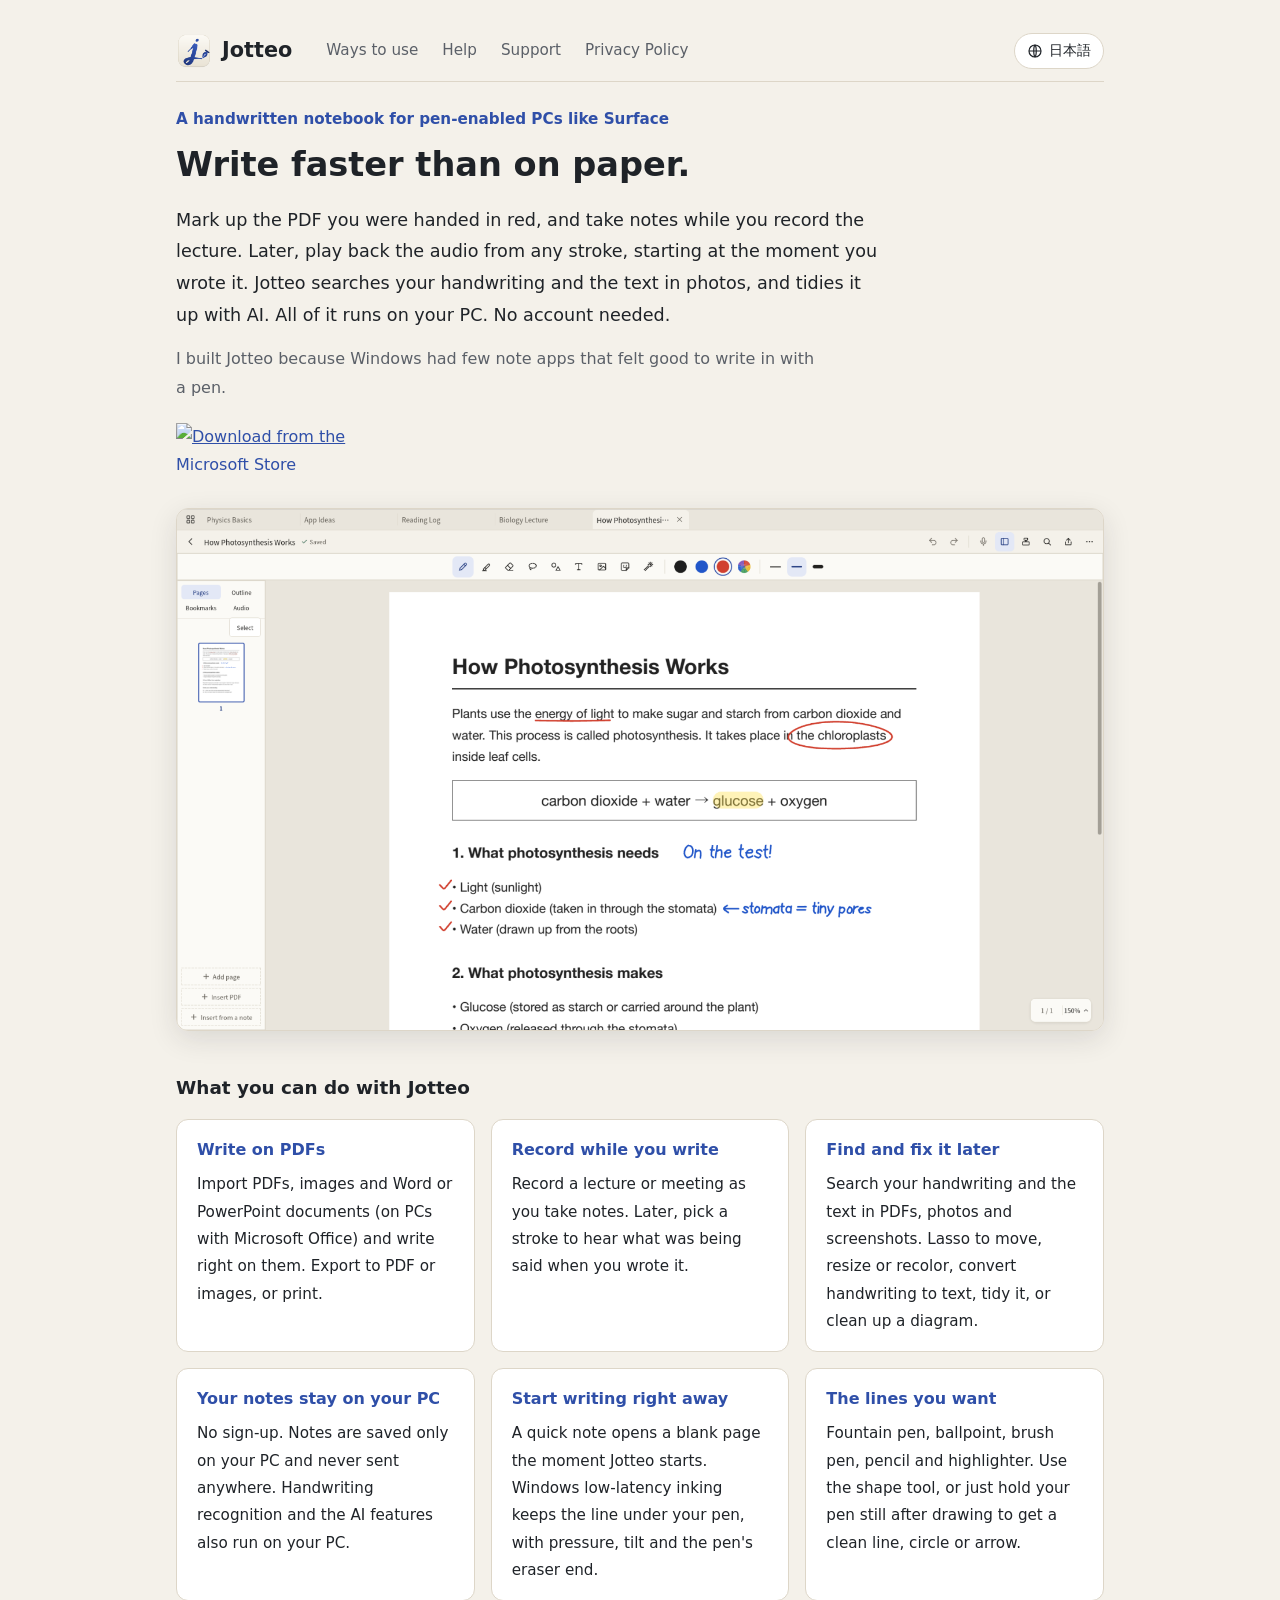
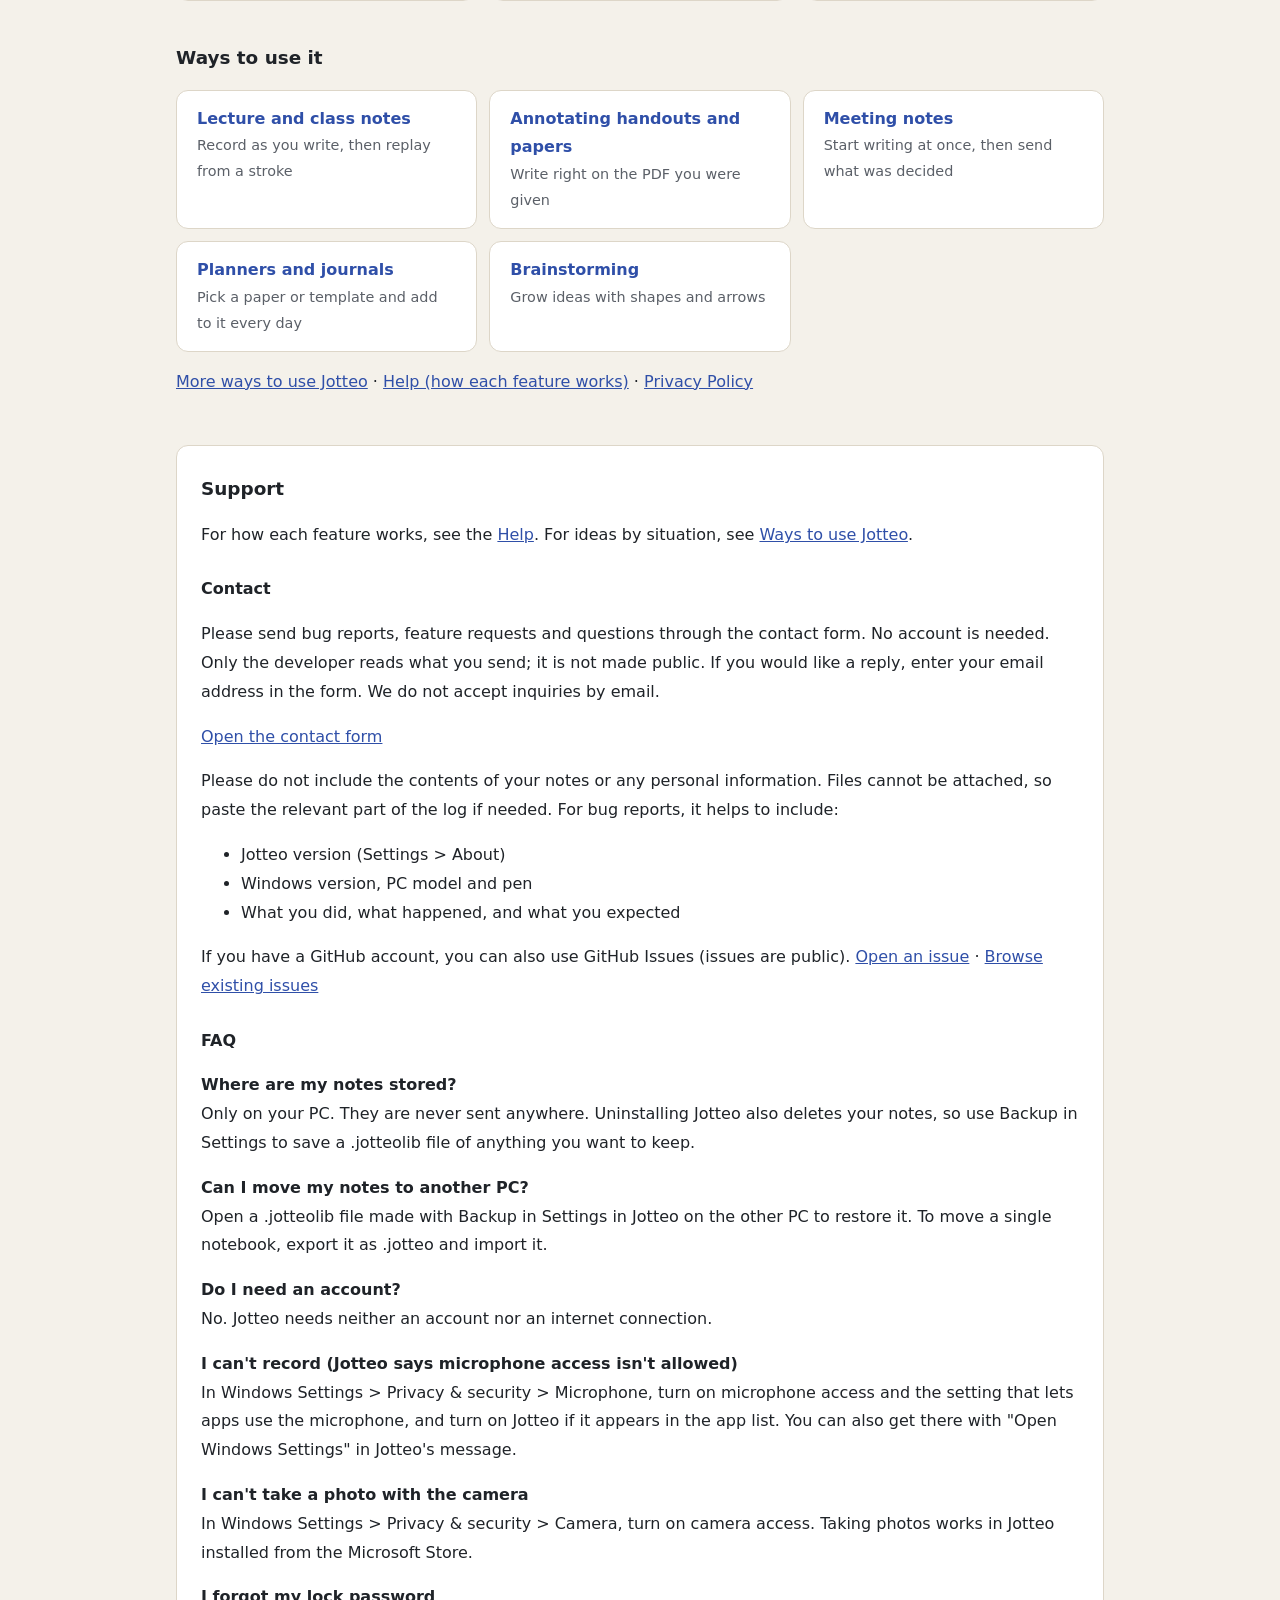
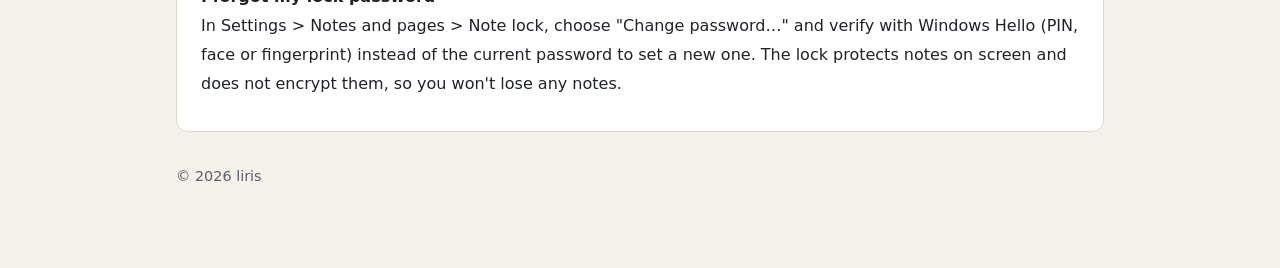
==== commit bf9e87f0: "お問い合わせを Google フォームでも受ける（Jotteo の Q-103）" ====
--- a/index.html
+++ b/index.html
@@ -53,14 +53,15 @@
 <p>使い方は<a href="help.html">ヘルプ</a>を、場面ごとの使い方は<a href="use-cases.html">使い方の事例</a>をご覧ください。</p>
 
 <h3>お問い合わせ</h3>
-<p>不具合の報告・ご要望・ご質問は、GitHub の Issue で受け付けています（GitHub のアカウントが必要です）。メールでのお問い合わせは受け付けていません。</p>
-<p><a href="https://github.com/liris/jotteo-support/issues/new/choose">Issue を作成する</a> ・ <a href="https://github.com/liris/jotteo-support/issues">これまでの Issue を見る</a></p>
-<p>Issue は誰でも読めます。ノートの内容や個人情報は書かない・添付しないでください。不具合の報告では、次のことを書いていただけると助かります。</p>
+<p>不具合の報告・ご要望・ご質問は、お問い合わせのフォームからお送りください。アカウントは要りません。送られた内容は開発者だけが読み、公開しません。返事が必要なときは、フォームにメールアドレスを書いてください。メールでのお問い合わせは受け付けていません。</p>
+<p><a href="https://docs.google.com/forms/d/e/1FAIpQLSctzRzBnqN3Wds4sMEjpRbq36beiBOKvS9YRPBk_GlLHS8aUQ/viewform">お問い合わせのフォームを開く</a></p>
+<p>ノートの内容や個人情報は書かないでください。ファイルは添付できないので、ログは必要な部分を貼り付けてください。不具合の報告では、次のことを書いていただけると助かります。</p>
 <ul>
 <li>Jotteo の版（設定 &gt; このアプリについて）</li>
 <li>Windows の版と、PC の機種・ペン</li>
 <li>何をしたら、どうなったか（期待した動作）</li>
 </ul>
+<p>GitHub のアカウントをお持ちなら、GitHub の Issue でも受け付けています（Issue は誰でも読めます）。<a href="https://github.com/liris/jotteo-support/issues/new/choose">Issue を作成する</a> ・ <a href="https://github.com/liris/jotteo-support/issues">これまでの Issue を見る</a></p>
 
 <h3>よくある質問</h3>
 <p><strong>ノートはどこに保存されますか？</strong><br>
@@ -113,14 +114,15 @@
 <p>For how each feature works, see the <a href="help-en.html">Help</a>. For ideas by situation, see <a href="use-cases.html">Ways to use Jotteo</a>.</p>
 
 <h3>Contact</h3>
-<p>Please report bugs, request features or ask questions through GitHub Issues (a GitHub account is required). We do not accept inquiries by email.</p>
-<p><a href="https://github.com/liris/jotteo-support/issues/new/choose">Open an issue</a> · <a href="https://github.com/liris/jotteo-support/issues">Browse existing issues</a></p>
-<p>Issues are public. Please do not post or attach the contents of your notes or any personal information. For bug reports, it helps to include:</p>
+<p>Please send bug reports, feature requests and questions through the contact form. No account is needed. Only the developer reads what you send; it is not made public. If you would like a reply, enter your email address in the form. We do not accept inquiries by email.</p>
+<p><a href="https://docs.google.com/forms/d/e/1FAIpQLSctzRzBnqN3Wds4sMEjpRbq36beiBOKvS9YRPBk_GlLHS8aUQ/viewform">Open the contact form</a></p>
+<p>Please do not include the contents of your notes or any personal information. Files cannot be attached, so paste the relevant part of the log if needed. For bug reports, it helps to include:</p>
 <ul>
 <li>Jotteo version (Settings &gt; About)</li>
 <li>Windows version, PC model and pen</li>
 <li>What you did, what happened, and what you expected</li>
 </ul>
+<p>If you have a GitHub account, you can also use GitHub Issues (issues are public). <a href="https://github.com/liris/jotteo-support/issues/new/choose">Open an issue</a> · <a href="https://github.com/liris/jotteo-support/issues">Browse existing issues</a></p>
 
 <h3>FAQ</h3>
 <p><strong>Where are my notes stored?</strong><br>
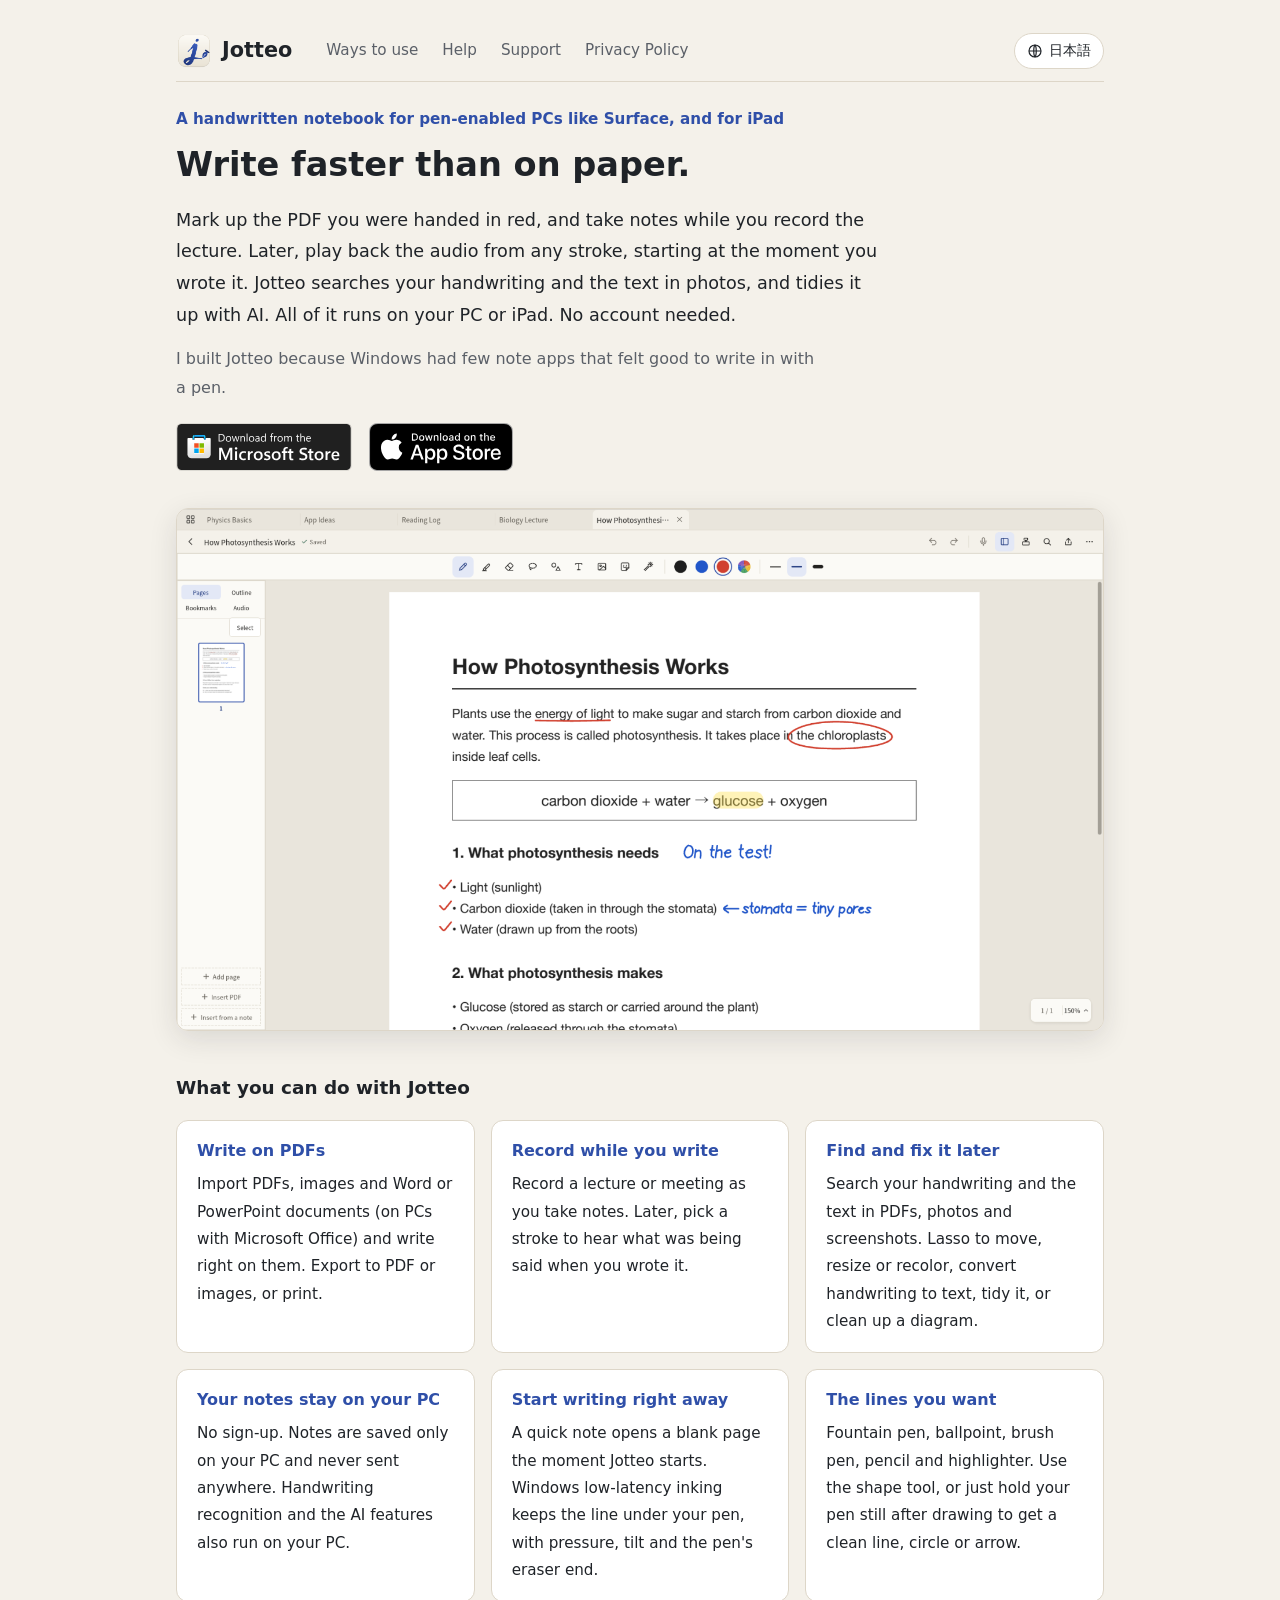
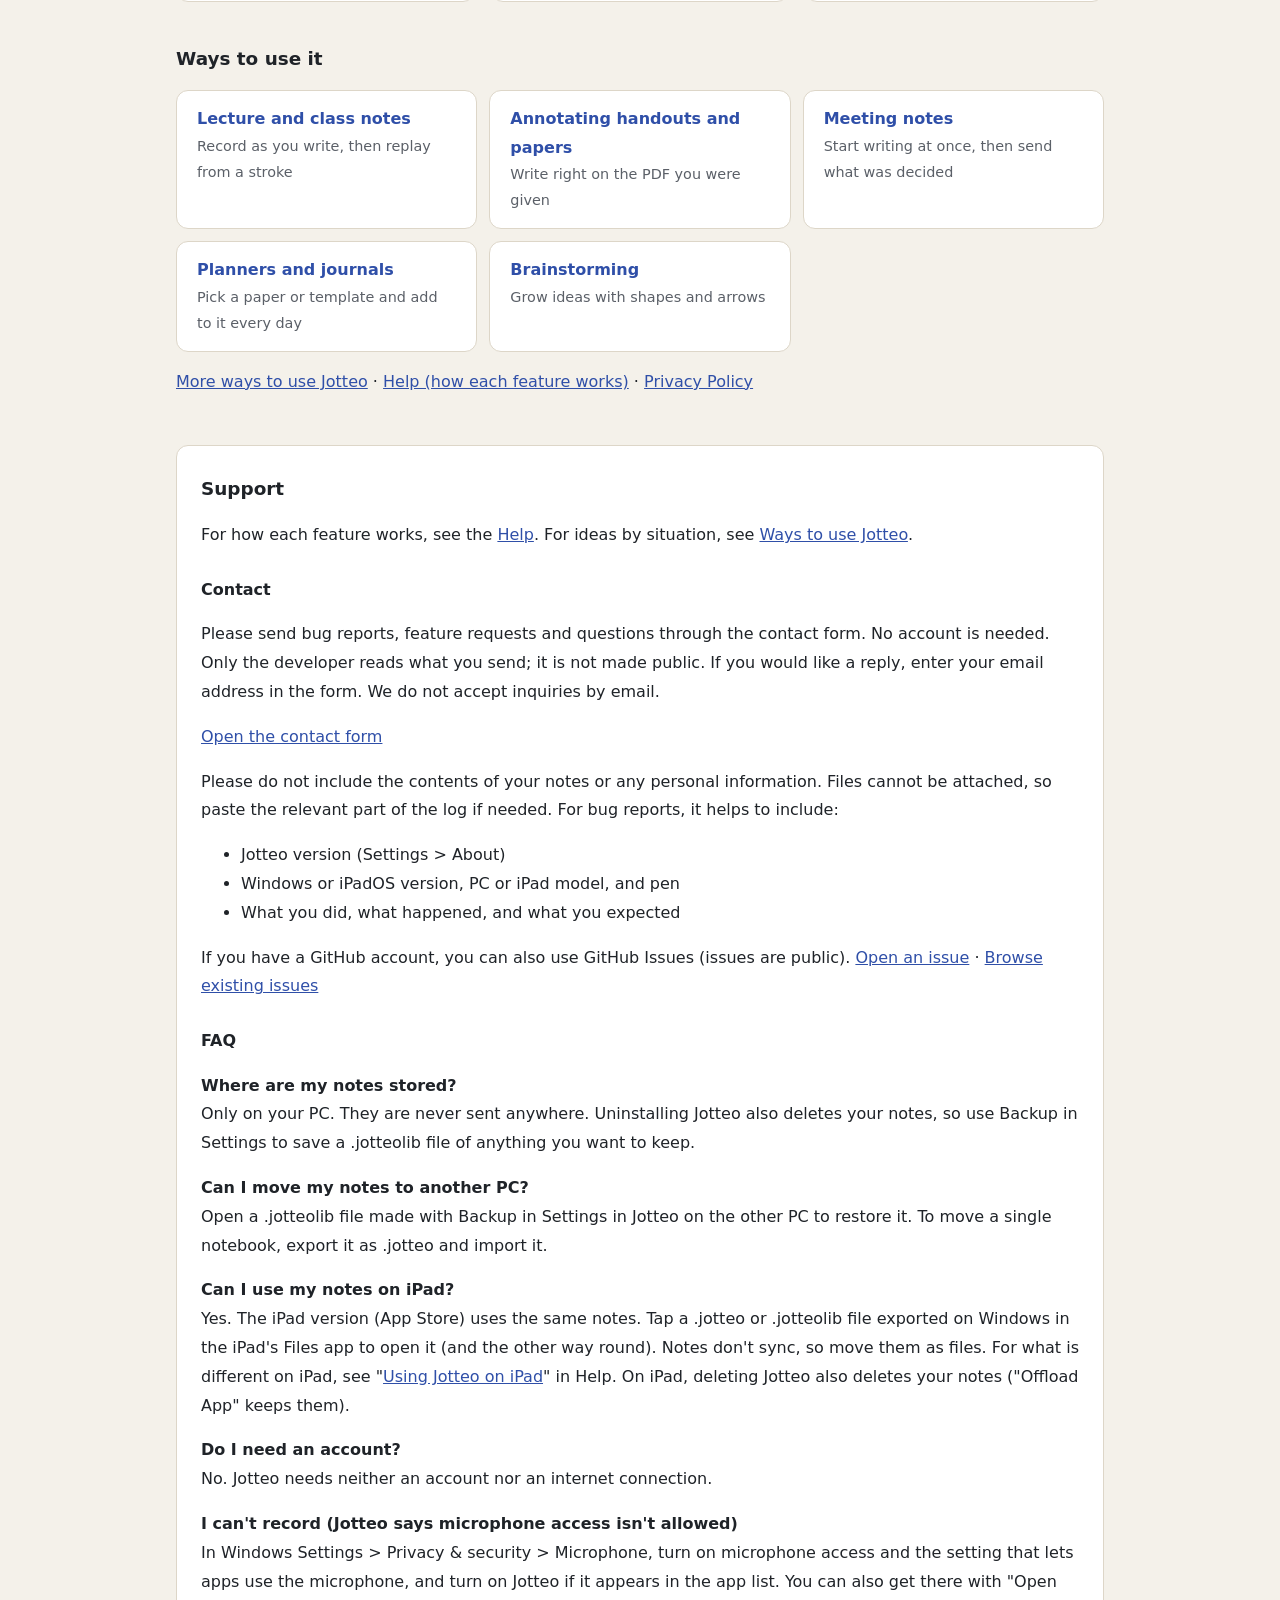
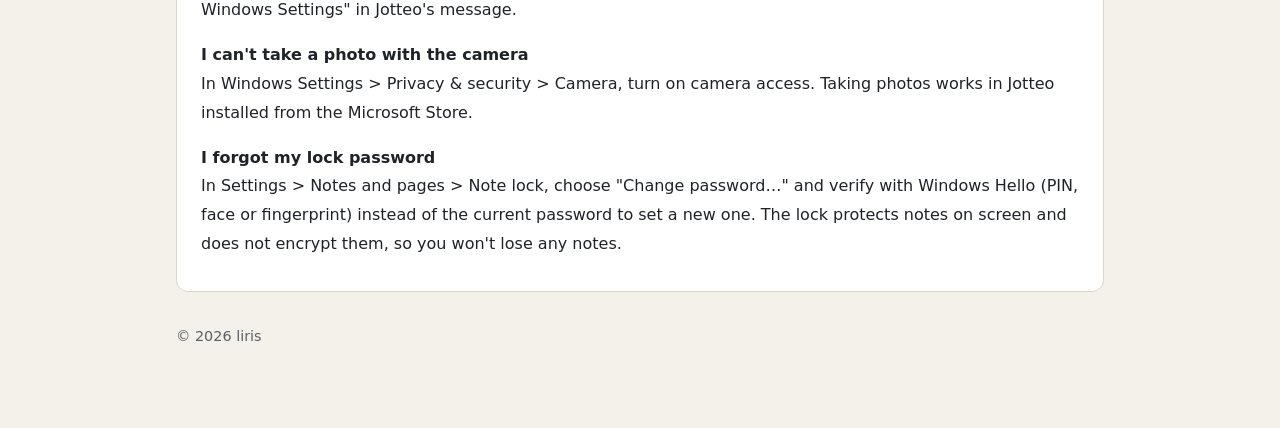
==== commit bb468fae: "iPad 版（App Store）の記述を足す（ヘルプ・プライバシーポリシー・入口）" ====
--- a/index.html
+++ b/index.html
@@ -5,7 +5,7 @@
 <meta name="viewport" content="width=device-width, initial-scale=1">
 <title>Jotteo – 手書きノート＆PDF書き込み / Handwritten Notes &amp; PDF Annotation</title>
 <meta name="description" content="Jotteo は、ペンで書くことを中心にした Windows 11 のノートアプリです。Jotteo is a pen-first note-taking app for Windows 11.">
-<link rel="stylesheet" href="style.css?v=3241c858">
+<link rel="stylesheet" href="style.css?v=ff09af2d">
 <link rel="icon" href="icon.png">
 <script src="lang.js?v=e5487996"></script>
 </head>
@@ -19,11 +19,11 @@
 
 <div class="product" lang="ja" data-l="ja">
 <div class="hero">
-<p class="eyebrow">Surface のようなペン対応 PC の手書きノート</p>
+<p class="eyebrow">Surface のようなペン対応 PC と iPad の手書きノート</p>
 <h1>ペンで、紙より速く書けるノート。</h1>
-<p class="lead">配られた PDF に赤ペンで書き込み、講義を録音しながらノートを取る。あとで線から、その時の声を聞き直せます。Jotteo（ジョッティオ）は、手書きも写真の中の文字も検索でき、手書きを整える AI まで、すべて PC の中で動きます。アカウントは要りません。</p>
+<p class="lead">配られた PDF に赤ペンで書き込み、講義を録音しながらノートを取る。あとで線から、その時の声を聞き直せます。Jotteo（ジョッティオ）は、手書きも写真の中の文字も検索でき、手書きを整える AI まで、すべて PC・iPad の中で動きます。アカウントは要りません。</p>
 <p class="maker">Windows には、ペンで気持ちよく書けるノートアプリが少なかったので、自分で作りました。</p>
-<p class="store"><a href="https://apps.microsoft.com/detail/9N69H2FCBF5R"><img src="images/site/store-badge-ja.svg" width="176" height="48" alt="Microsoft Store からダウンロード"></a></p>
+<p class="store"><a href="https://apps.microsoft.com/detail/9N69H2FCBF5R"><img src="images/site/store-badge-ja.svg" width="176" height="48" alt="Microsoft Store からダウンロード"></a> <a href="https://apps.apple.com/app/id6832931180"><img class="appstore" src="images/site/appstore-badge-ja.svg" width="131" height="48" alt="App Store からダウンロード"></a></p>
 <figure class="shot"><img src="images/cases/ja-pdf.webp" width="1600" height="900" alt="読み込んだ PDF の資料のページ。本文に赤の下線と丸、蛍光ペン、余白に青の手書きのメモがある" loading="lazy"></figure>
 </div>
 
@@ -58,7 +58,7 @@
 <p>ノートの内容や個人情報は書かないでください。ファイルは添付できないので、ログは必要な部分を貼り付けてください。不具合の報告では、次のことを書いていただけると助かります。</p>
 <ul>
 <li>Jotteo の版（設定 &gt; このアプリについて）</li>
-<li>Windows の版と、PC の機種・ペン</li>
+<li>Windows・iPadOS の版と、PC・iPad の機種・ペン</li>
 <li>何をしたら、どうなったか（期待した動作）</li>
 </ul>
 <p>GitHub のアカウントをお持ちなら、GitHub の Issue でも受け付けています（Issue は誰でも読めます）。<a href="https://github.com/liris/jotteo-support/issues/new/choose">Issue を作成する</a> ・ <a href="https://github.com/liris/jotteo-support/issues">これまでの Issue を見る</a></p>
@@ -68,6 +68,8 @@
 この PC の中にだけ保存されます。外部へ送信されることはありません。アンインストールするとノートも消えるので、残したいノートは設定の「バックアップ」で .jotteolib ファイルに保存してください。</p>
 <p><strong>別の PC にノートを移せますか？</strong><br>
 設定の「バックアップ」で作った .jotteolib ファイルを、別の PC の Jotteo で開くと復元できます。1 冊ずつなら .jotteo で書き出して取り込めます。</p>
+<p><strong>iPad でもノートを使えますか？</strong><br>
+はい。iPad 版（App Store）でも同じノートを使えます。Windows で .jotteo・.jotteolib に書き出したファイルを、iPad の「ファイル」App で押すと開けます（逆も同じ）。同期はしないので、ファイルで受け渡してください。iPad で違うところは、ヘルプの「<a href="help.html#ipad">iPad で使うとき</a>」をご覧ください。iPad では、Jotteo を削除するとノートも消えます（「App を取り除く」なら残ります）。</p>
 <p><strong>アカウントは必要ですか？</strong><br>
 いいえ。アカウント登録もインターネット接続も要りません。</p>
 <p><strong>録音できません（マイクへのアクセスが許可されていないと出ます）</strong><br>
@@ -80,11 +82,11 @@
 
 <div class="product" lang="en" data-l="en">
 <div class="hero">
-<p class="eyebrow">A handwritten notebook for pen-enabled PCs like Surface</p>
+<p class="eyebrow">A handwritten notebook for pen-enabled PCs like Surface, and for iPad</p>
 <h1>Write faster than on paper.</h1>
-<p class="lead">Mark up the PDF you were handed in red, and take notes while you record the lecture. Later, play back the audio from any stroke, starting at the moment you wrote it. Jotteo searches your handwriting and the text in photos, and tidies it up with AI. All of it runs on your PC. No account needed.</p>
+<p class="lead">Mark up the PDF you were handed in red, and take notes while you record the lecture. Later, play back the audio from any stroke, starting at the moment you wrote it. Jotteo searches your handwriting and the text in photos, and tidies it up with AI. All of it runs on your PC or iPad. No account needed.</p>
 <p class="maker">I built Jotteo because Windows had few note apps that felt good to write in with a pen.</p>
-<p class="store"><a href="https://apps.microsoft.com/detail/9N69H2FCBF5R"><img src="images/site/store-badge-en.svg" width="176" height="48" alt="Download from the Microsoft Store"></a></p>
+<p class="store"><a href="https://apps.microsoft.com/detail/9N69H2FCBF5R"><img src="images/site/store-badge-en.svg" width="176" height="48" alt="Download from the Microsoft Store"></a> <a href="https://apps.apple.com/app/id6832931180"><img class="appstore" src="images/site/appstore-badge-en.svg" width="144" height="48" alt="Download on the App Store"></a></p>
 <figure class="shot"><img src="images/cases/en-pdf.webp" width="1600" height="900" alt="A page of an imported PDF handout with red underlines and circles, highlights and blue handwritten notes in the margin" loading="lazy"></figure>
 </div>
 
@@ -119,7 +121,7 @@
 <p>Please do not include the contents of your notes or any personal information. Files cannot be attached, so paste the relevant part of the log if needed. For bug reports, it helps to include:</p>
 <ul>
 <li>Jotteo version (Settings &gt; About)</li>
-<li>Windows version, PC model and pen</li>
+<li>Windows or iPadOS version, PC or iPad model, and pen</li>
 <li>What you did, what happened, and what you expected</li>
 </ul>
 <p>If you have a GitHub account, you can also use GitHub Issues (issues are public). <a href="https://github.com/liris/jotteo-support/issues/new/choose">Open an issue</a> · <a href="https://github.com/liris/jotteo-support/issues">Browse existing issues</a></p>
@@ -129,6 +131,8 @@
 Only on your PC. They are never sent anywhere. Uninstalling Jotteo also deletes your notes, so use Backup in Settings to save a .jotteolib file of anything you want to keep.</p>
 <p><strong>Can I move my notes to another PC?</strong><br>
 Open a .jotteolib file made with Backup in Settings in Jotteo on the other PC to restore it. To move a single notebook, export it as .jotteo and import it.</p>
+<p><strong>Can I use my notes on iPad?</strong><br>
+Yes. The iPad version (App Store) uses the same notes. Tap a .jotteo or .jotteolib file exported on Windows in the iPad's Files app to open it (and the other way round). Notes don't sync, so move them as files. For what is different on iPad, see "<a href="help-en.html#ipad">Using Jotteo on iPad</a>" in Help. On iPad, deleting Jotteo also deletes your notes ("Offload App" keeps them).</p>
 <p><strong>Do I need an account?</strong><br>
 No. Jotteo needs neither an account nor an internet connection.</p>
 <p><strong>I can&#39;t record (Jotteo says microphone access isn&#39;t allowed)</strong><br>
--- a/style.css
+++ b/style.css
@@ -68,6 +68,8 @@
 .store { margin: 20px 0 28px; }
 .store a { display: inline-block; border-radius: 6px; }
 .store img { display: block; width: 176px; height: 48px; }
+.store img.appstore { width: auto; }
+.store a + a { margin-left: 12px; }
 .shot { margin: 0; }
 .shot img { display: block; width: 100%; height: auto; border: 1px solid var(--line); border-radius: 12px; box-shadow: 0 8px 28px rgba(31, 35, 40, 0.12); }
 .cards { display: grid; grid-template-columns: repeat(auto-fill, minmax(260px, 1fr)); gap: 16px; margin-bottom: 40px; }
